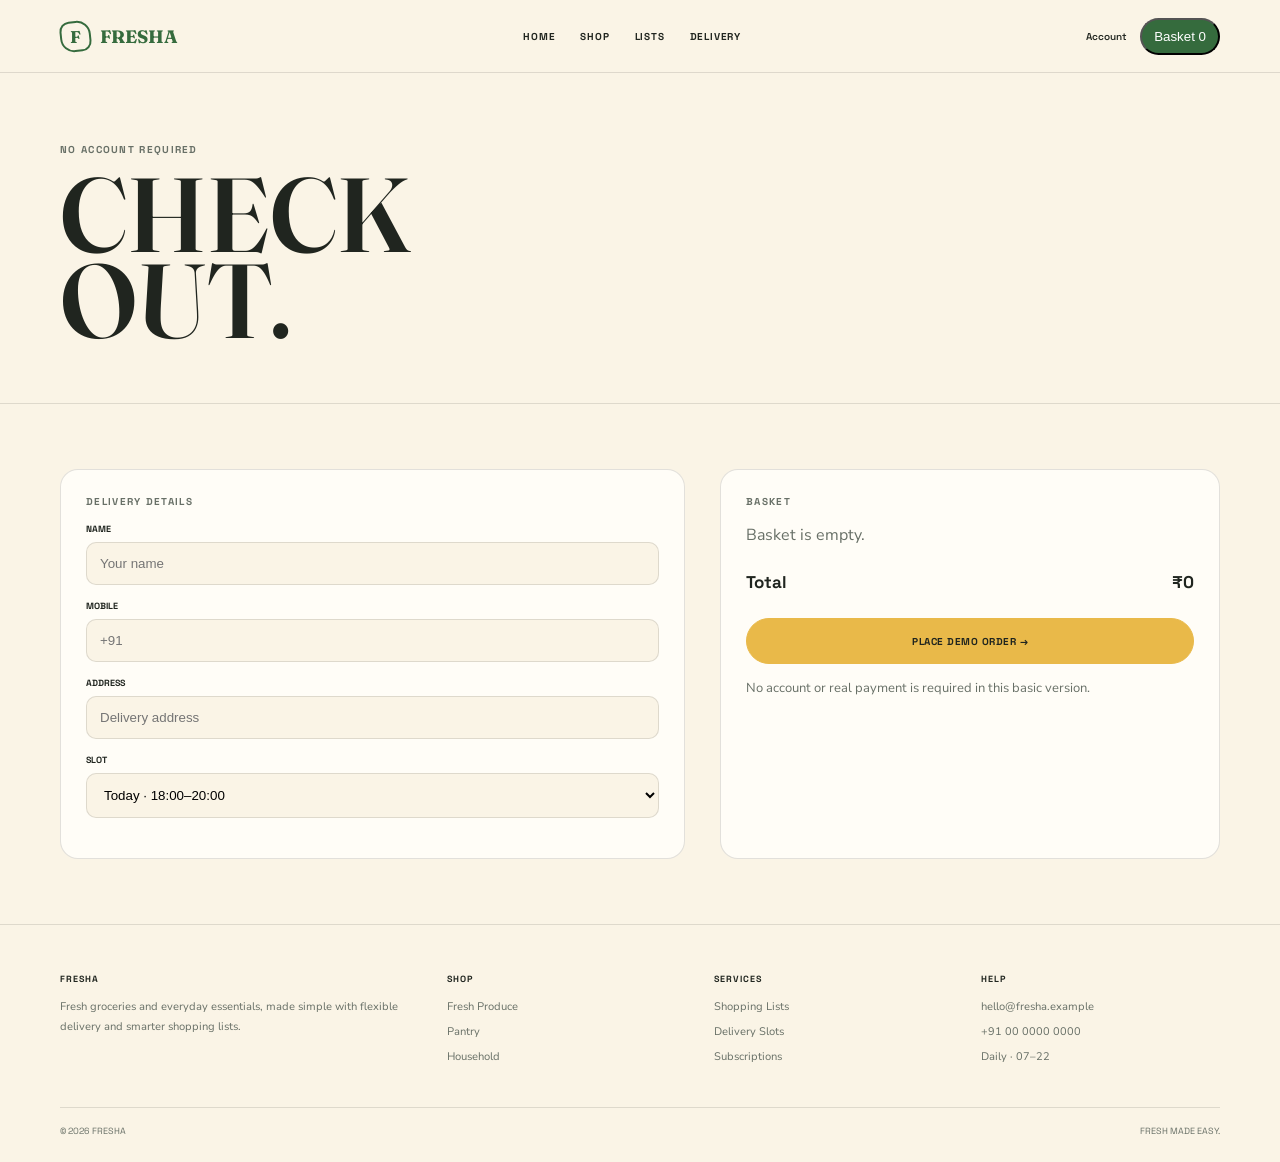
==== checkout.html @ 8f2514bb "firstcreation" ====
<!doctype html><html lang="en"><head><meta charset="utf-8"><meta name="viewport" content="width=device-width,initial-scale=1"><title>Checkout — FRESHA</title><link rel="stylesheet" href="assets/css/style.css"><link rel="stylesheet" href="assets/css/dark-mode.css"></head><body><header><div class="container nav"><a class="logo" href="index.html"><span class="mark"><span>F</span></span>FRESHA</a><nav class="menu"><a href="index.html">Home</a><a href="shop.html">Shop</a><a href="lists.html">Lists</a><a href="delivery.html">Delivery</a></nav><div class="actions"><a href="login.html">Account</a><button class="cart" data-open-cart>Basket <span class="cart-count">0</span></button></div></div></header><main><section class="page-hero"><div class="container"><div class="eyebrow">No account required</div><h1>CHECK<br>OUT.</h1></div></section><section class="checkout container"><div class="panel"><div class="eyebrow">Delivery details</div><div class="field"><label>Name</label><input placeholder="Your name"></div><div class="field"><label>Mobile</label><input placeholder="+91"></div><div class="field"><label>Address</label><input placeholder="Delivery address"></div><div class="field"><label>Slot</label><select><option>Today · 18:00–20:00</option><option>Tomorrow · 08:00–10:00</option></select></div></div><div class="panel"><div class="eyebrow">Basket</div><div id="checkoutList"></div><div class="total"><span>Total</span><strong id="checkoutTotal">₹0</strong></div><button id="checkoutBtn" class="btn primary" style="width:100%">Place demo order →</button><p class="info-copy">No account or real payment is required in this basic version.</p></div></section></main><footer><div class="container footer-grid"><div><div class="footer-title">FRESHA</div><div class="footer-copy">Fresh groceries and everyday essentials, made simple with flexible delivery and smarter shopping lists.</div></div><div><div class="footer-title">Shop</div><div class="footer-links"><a href="shop.html">Fresh Produce</a><a href="shop.html">Pantry</a><a href="shop.html">Household</a></div></div><div><div class="footer-title">Services</div><div class="footer-links"><a href="lists.html">Shopping Lists</a><a href="delivery.html">Delivery Slots</a><a href="delivery.html">Subscriptions</a></div></div><div><div class="footer-title">Help</div><div class="footer-links"><a href="mailto:hello@fresha.example">hello@fresha.example</a><a href="tel:+910000000000">+91 00 0000 0000</a><span>Daily · 07–22</span></div></div></div><div class="container copyright"><span>© 2026 FRESHA</span><span>FRESH MADE EASY.</span></div></footer><script>document.addEventListener("DOMContentLoaded",()=>{const c=getCart(),b=document.querySelector("#checkoutList");if(b)b.innerHTML=c.length?c.map(x=>`<div class="summary-row"><span>${x.name}</span><strong>${money(x.price)}</strong></div>`).join(""):"<p style='color:var(--muted)'>Basket is empty.</p>";const t=document.querySelector("#checkoutTotal");if(t)t.textContent=money(c.reduce((a,x)=>a+Number(x.price),0))})</script><script src="assets/js/main.js"></script></body></html>
---- assets/css/style.css ----
@import url('https://fonts.googleapis.com/css2?family=Fraunces:opsz,wght@9..144,500;9..144,600;9..144,700&family=Nunito+Sans:wght@400;600;700&family=Space+Grotesk:wght@500;600;700&display=swap');
:root{--cream:#faf4e6;--green:#356b3d;--yellow:#e9b949;--orange:#e8753d;--ink:#20251f;--muted:#687067;--card:#fffdf7;--line:rgba(32,37,31,.13);--display:"Fraunces",serif;--body:"Nunito Sans",sans-serif;--price:"Space Grotesk",sans-serif}
*{box-sizing:border-box}html{scroll-behavior:smooth}body{margin:0;background:var(--cream);color:var(--ink);font-family:var(--body)}a{color:inherit;text-decoration:none}.container{width:min(1160px,calc(100% - 36px));margin:auto}
header{position:sticky;top:0;z-index:40;background:rgba(250,244,230,.94);backdrop-filter:blur(14px);border-bottom:1px solid var(--line)}.nav{height:72px;display:flex;align-items:center;justify-content:space-between;gap:20px}.logo{display:flex;align-items:center;gap:9px;font:700 18px var(--display);color:var(--green)}.mark{width:31px;height:31px;border:2px solid var(--green);border-radius:10px 14px 10px 14px;display:grid;place-items:center;transform:rotate(-6deg)}.mark span{transform:rotate(6deg);font:700 17px var(--display)}.menu{display:flex;gap:25px;font:700 10px var(--price);text-transform:uppercase;letter-spacing:.08em}.menu a{position:relative}.menu a:after{content:"";position:absolute;left:0;bottom:-9px;width:0;height:2px;background:var(--orange);transition:.3s}.menu a:hover:after{width:100%}.actions{display:flex;align-items:center;gap:13px;font:600 10px var(--price)}.cart{padding:9px 12px;background:var(--green);color:white;border-radius:999px}
.hero{padding:70px 0 50px}.hero-box{background:var(--green);color:#fff;border-radius:30px;min-height:540px;position:relative;overflow:hidden;display:flex;align-items:center;padding:65px}.hero-copy{max-width:560px;position:relative;z-index:2}.eyebrow{font:700 10px var(--price);letter-spacing:.13em;text-transform:uppercase;color:var(--muted)}.hero .eyebrow{color:#dce8da}.hero h1{font:600 clamp(62px,9vw,118px) var(--display);line-height:.82;margin:20px 0;letter-spacing:-.045em}.hero h1 em{color:var(--yellow);font-style:normal}.hero p{color:#e2eadf;line-height:1.7;max-width:490px}.btn{display:inline-flex;align-items:center;justify-content:center;min-height:46px;padding:0 19px;border:1px solid var(--ink);border-radius:999px;font:700 10px var(--price);text-transform:uppercase;letter-spacing:.05em;transition:.3s;cursor:pointer}.btn.primary{background:var(--yellow);border-color:var(--yellow);color:var(--ink)}.btn:hover{transform:translateY(-2px)}.hero-art{position:absolute;right:-30px;bottom:-30px;width:54%;height:80%;background:radial-gradient(circle at 50% 42%,#f5d37a 0 10%,#e8753d 11% 25%,#c25b3c 26% 34%,transparent 35%),radial-gradient(circle at 55% 55%,#9cc27e 0 24%,transparent 25%),radial-gradient(circle at 72% 62%,#f1c34f 0 17%,transparent 18%);opacity:.95;filter:saturate(.9);animation:breathe 6s ease-in-out infinite}@keyframes breathe{50%{transform:translateY(-10px) scale(1.03)}}.leaf{position:absolute;width:80px;height:150px;border-radius:100% 0 100% 0;background:#6c955b;transform:rotate(28deg);right:31%;top:8%;animation:sway 4s ease-in-out infinite}@keyframes sway{50%{transform:rotate(36deg) translateY(6px)}}
.search{margin-top:-20px;position:relative;z-index:4;background:var(--card);border:1px solid var(--line);box-shadow:0 15px 35px #3b4b3014;border-radius:18px;padding:20px;display:grid;grid-template-columns:1fr 1fr 1fr auto;gap:10px}.search input,.search select{padding:13px;border:1px solid var(--line);border-radius:11px;background:var(--cream);font:13px var(--body)}
.section{padding:85px 0}.head{display:flex;justify-content:space-between;align-items:end;margin-bottom:28px}.head h2{font:600 55px var(--display);line-height:.88;margin:0}.link{font:700 10px var(--price);text-transform:uppercase;border-bottom:2px solid var(--orange);padding-bottom:5px}
.chips{display:flex;gap:8px;overflow:auto;padding-bottom:5px;margin-bottom:25px}.chip{border:1px solid var(--line);background:none;border-radius:999px;padding:10px 15px;font:700 10px var(--price);white-space:nowrap;cursor:pointer}.chip.active{background:var(--green);color:#fff;border-color:var(--green)}
.grid{display:grid;grid-template-columns:repeat(4,1fr);gap:14px}.product{background:var(--card);border:1px solid var(--line);border-radius:18px;overflow:hidden;position:relative}.product-media{height:250px;display:grid;place-items:center;background:#eee7d6;overflow:hidden;position:relative}.product:nth-child(2n) .product-media{background:#e8efdf}.product:nth-child(3n) .product-media{background:#f5e4d5}.produce{font-size:90px;transition:.5s;filter:drop-shadow(0 12px 8px #5553)}.product:hover .produce{transform:scale(1.08) rotate(-2deg)}.badge{position:absolute;top:12px;left:12px;background:var(--yellow);border-radius:999px;padding:6px 9px;font:700 8px var(--price);text-transform:uppercase}.product-body{padding:14px}.product h3{font:600 21px var(--display);margin:0 0 6px}.meta{font-size:11px;color:var(--muted);display:flex;justify-content:space-between}.price{font:700 14px var(--price)}.fresh{color:var(--green);font:700 9px var(--price);text-transform:uppercase;margin-top:10px}.add{width:100%;margin-top:12px;border:0;background:var(--green);color:#fff;border-radius:999px;padding:10px;font:700 10px var(--price);cursor:pointer;transition:.3s}.add:hover{background:var(--orange);transform:translateY(-1px)}
.recipe{background:var(--orange);color:white;border-radius:28px;padding:45px;display:grid;grid-template-columns:1fr 1fr;gap:35px;align-items:center}.recipe h2{font:600 55px var(--display);line-height:.88;margin:0 0 15px}.recipe p{line-height:1.7;color:#fff0e8}.recipe-art{height:280px;border-radius:20px;background:radial-gradient(circle,#f7d56e 0 18%,transparent 19%),radial-gradient(circle at 65% 45%,#b9d483 0 22%,transparent 23%),radial-gradient(circle at 35% 65%,#f5a257 0 18%,transparent 19%),#e9c29b;animation:breathe 5s infinite}
.page-hero{padding:70px 0 45px;border-bottom:1px solid var(--line)}.page-hero h1{font:600 clamp(58px,9vw,105px) var(--display);line-height:.82;margin:15px 0}.detail{display:grid;grid-template-columns:1fr 1fr;gap:55px;padding:65px 0}.detail-media{height:570px;border-radius:24px;background:#e8efdf;display:grid;place-items:center}.detail-media .produce{font-size:180px}.info h1{font:600 72px var(--display);line-height:.82;margin:12px 0}.bigprice{font:700 20px var(--price);margin:20px 0}.qtyrow{display:flex;gap:10px;margin:25px 0}.qty{width:50px;border:1px solid var(--line);border-radius:999px;text-align:center;background:transparent}.info-copy{color:var(--muted);font-size:13px;line-height:1.8}.facts{border-top:1px solid var(--line);margin-top:25px}.fact{display:flex;justify-content:space-between;padding:14px 0;border-bottom:1px solid var(--line);font-size:12px}
.cart-drawer{position:fixed;right:0;top:0;bottom:0;width:min(390px,100%);background:var(--card);z-index:70;box-shadow:-15px 0 35px #0002;transform:translateX(105%);transition:.4s;padding:25px;overflow:auto}.cart-drawer.open{transform:none}.drawer-head{display:flex;justify-content:space-between;align-items:center}.drawer-head h2{font:600 38px var(--display);margin:0}.cart-item{padding:15px 0;border-bottom:1px solid var(--line);display:flex;justify-content:space-between;font-size:12px}.total{display:flex;justify-content:space-between;margin:25px 0;font:700 17px var(--price)}
.checkout{display:grid;grid-template-columns:1fr .8fr;gap:35px;padding:65px 0}.panel{background:var(--card);border:1px solid var(--line);border-radius:18px;padding:25px}.field{margin:15px 0}.field label{display:block;font:700 9px var(--price);text-transform:uppercase;margin-bottom:7px}.field input,.field select{width:100%;padding:13px;border:1px solid var(--line);border-radius:10px;background:var(--cream)}.summary-row{display:flex;justify-content:space-between;border-bottom:1px solid var(--line);padding:13px 0;font-size:12px}
.auth{min-height:100vh;display:grid;place-items:center;padding:30px}.authbox{width:min(420px,100%)}.authbox .logo{justify-content:center;margin-bottom:45px}.authbox h1{text-align:center;font:600 65px var(--display);margin:0}.authbox p{text-align:center;color:var(--muted);font-size:12px;line-height:1.7}.note{text-align:center;color:var(--muted);font-size:11px;margin-top:17px}.note a{color:var(--orange)}
footer{border-top:1px solid var(--line);padding:48px 0 25px}.footer-grid{display:grid;grid-template-columns:1.5fr 1fr 1fr 1fr;gap:28px}.footer-title{font:700 9px var(--price);text-transform:uppercase;letter-spacing:.12em;margin-bottom:12px}.footer-copy,.footer-links{font-size:11px;color:var(--muted);line-height:1.8}.footer-links{display:grid;gap:5px}.copyright{border-top:1px solid var(--line);margin-top:40px;padding-top:17px;display:flex;justify-content:space-between;font:9px var(--price);color:var(--muted)}
@media(max-width:850px){.menu{display:none}.hero-box{padding:38px;min-height:620px}.hero-art{width:100%;opacity:.45;right:-25%;bottom:-5%}.search{grid-template-columns:1fr 1fr}.grid{grid-template-columns:1fr 1fr}.recipe,.detail,.checkout{grid-template-columns:1fr}.footer-grid{grid-template-columns:1fr 1fr}.detail-media{height:400px}.info h1{font-size:58px}}
@media(max-width:520px){.grid{grid-template-columns:1fr}.search{grid-template-columns:1fr}.head h2{font-size:44px}.hero h1{font-size:65px}.recipe{padding:28px}.recipe h2{font-size:45px}.copyright{display:block;line-height:2}}
---- assets/css/dark-mode.css ----
body.dark{--cream:#171914;--card:#20231d;--ink:#f7f3e9;--muted:#a9afa5;--line:#ffffff22;--green:#5f9b69}
body.dark header{background:rgba(23,25,20,.94)}
body.dark .search input,body.dark .search select,body.dark .field input,body.dark .field select{background:#171914;color:var(--ink)}
body.dark .product-media,.dark .detail-media{background:#282d25}
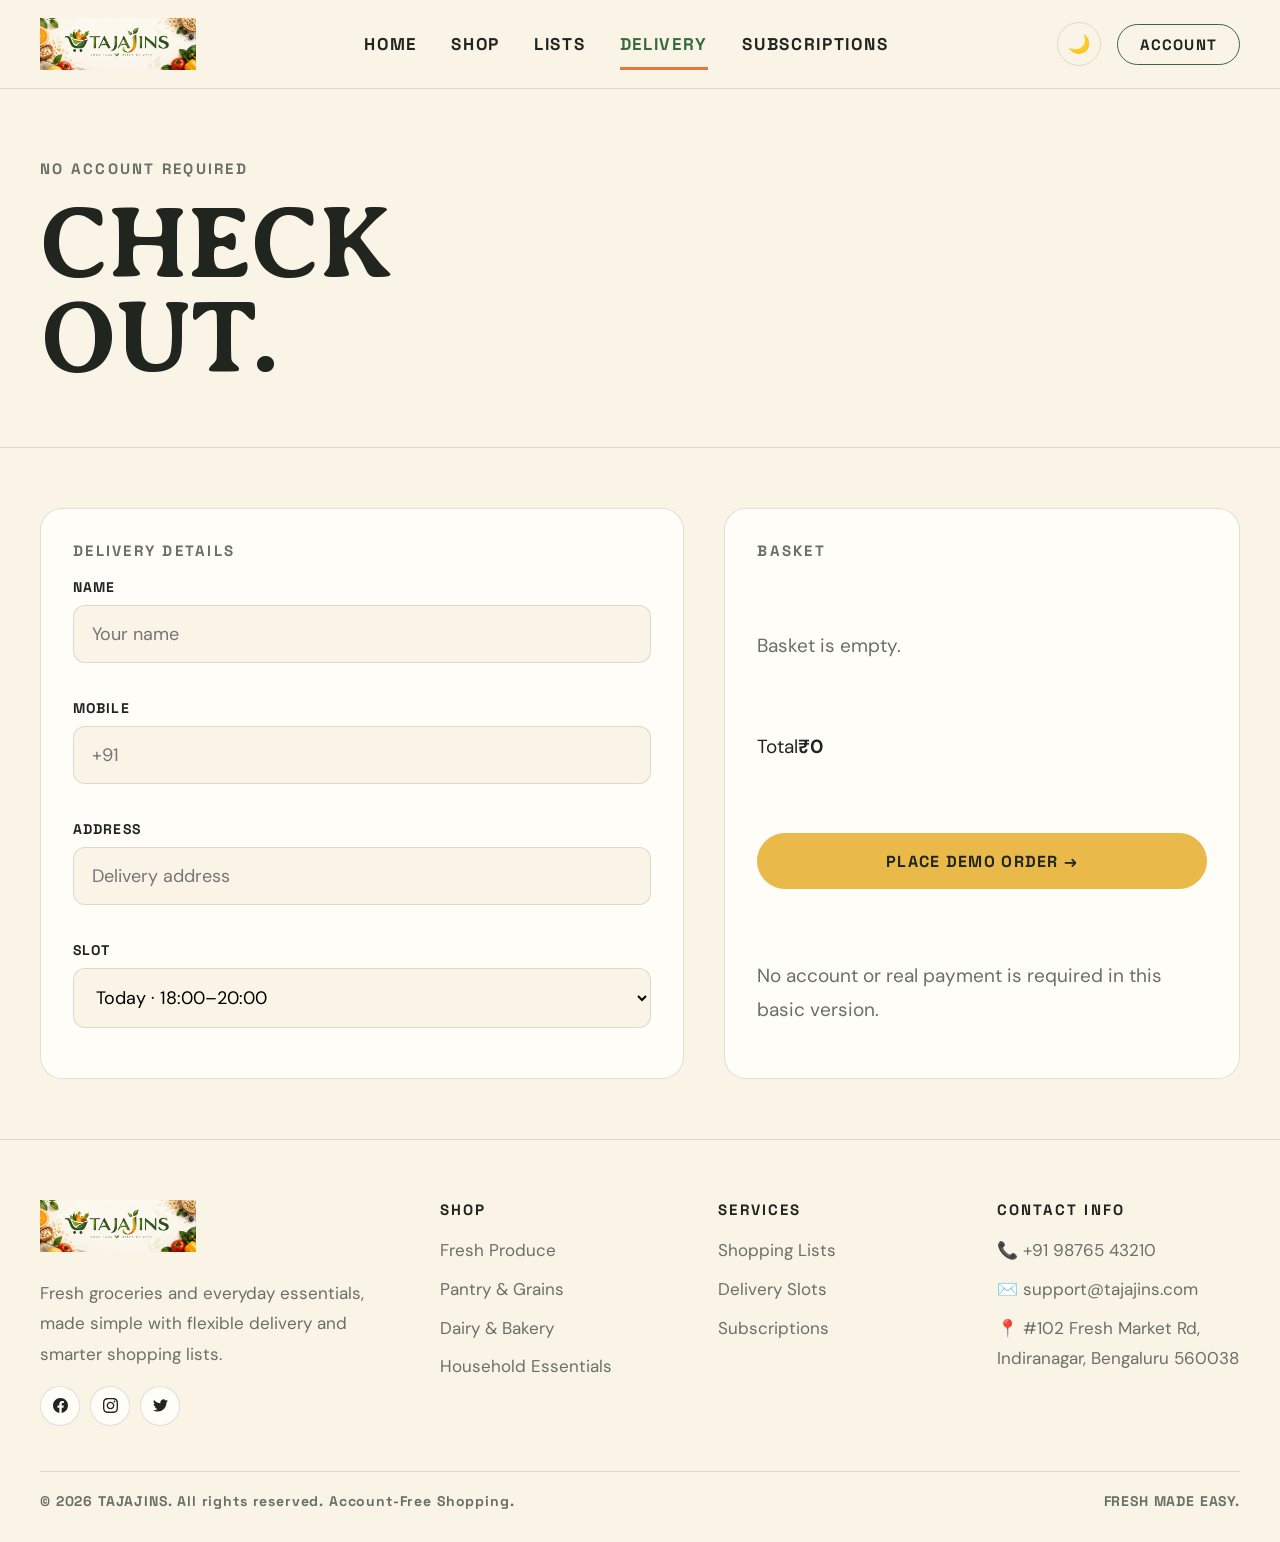
==== commit 94262688: "secont" ====
--- a/checkout.html
+++ b/checkout.html
@@ -1 +1,70 @@
-<!doctype html><html lang="en"><head><meta charset="utf-8"><meta name="viewport" content="width=device-width,initial-scale=1"><title>Checkout — FRESHA</title><link rel="stylesheet" href="assets/css/style.css"><link rel="stylesheet" href="assets/css/dark-mode.css"></head><body><header><div class="container nav"><a class="logo" href="index.html"><span class="mark"><span>F</span></span>FRESHA</a><nav class="menu"><a href="index.html">Home</a><a href="shop.html">Shop</a><a href="lists.html">Lists</a><a href="delivery.html">Delivery</a></nav><div class="actions"><a href="login.html">Account</a><button class="cart" data-open-cart>Basket <span class="cart-count">0</span></button></div></div></header><main><section class="page-hero"><div class="container"><div class="eyebrow">No account required</div><h1>CHECK<br>OUT.</h1></div></section><section class="checkout container"><div class="panel"><div class="eyebrow">Delivery details</div><div class="field"><label>Name</label><input placeholder="Your name"></div><div class="field"><label>Mobile</label><input placeholder="+91"></div><div class="field"><label>Address</label><input placeholder="Delivery address"></div><div class="field"><label>Slot</label><select><option>Today · 18:00–20:00</option><option>Tomorrow · 08:00–10:00</option></select></div></div><div class="panel"><div class="eyebrow">Basket</div><div id="checkoutList"></div><div class="total"><span>Total</span><strong id="checkoutTotal">₹0</strong></div><button id="checkoutBtn" class="btn primary" style="width:100%">Place demo order →</button><p class="info-copy">No account or real payment is required in this basic version.</p></div></section></main><footer><div class="container footer-grid"><div><div class="footer-title">FRESHA</div><div class="footer-copy">Fresh groceries and everyday essentials, made simple with flexible delivery and smarter shopping lists.</div></div><div><div class="footer-title">Shop</div><div class="footer-links"><a href="shop.html">Fresh Produce</a><a href="shop.html">Pantry</a><a href="shop.html">Household</a></div></div><div><div class="footer-title">Services</div><div class="footer-links"><a href="lists.html">Shopping Lists</a><a href="delivery.html">Delivery Slots</a><a href="delivery.html">Subscriptions</a></div></div><div><div class="footer-title">Help</div><div class="footer-links"><a href="mailto:hello@fresha.example">hello@fresha.example</a><a href="tel:+910000000000">+91 00 0000 0000</a><span>Daily · 07–22</span></div></div></div><div class="container copyright"><span>© 2026 FRESHA</span><span>FRESH MADE EASY.</span></div></footer><script>document.addEventListener("DOMContentLoaded",()=>{const c=getCart(),b=document.querySelector("#checkoutList");if(b)b.innerHTML=c.length?c.map(x=>`<div class="summary-row"><span>${x.name}</span><strong>${money(x.price)}</strong></div>`).join(""):"<p style='color:var(--muted)'>Basket is empty.</p>";const t=document.querySelector("#checkoutTotal");if(t)t.textContent=money(c.reduce((a,x)=>a+Number(x.price),0))})</script><script src="assets/js/main.js"></script></body></html>+<!doctype html><html lang="en"><head><meta charset="utf-8"><meta name="viewport" content="width=device-width,initial-scale=1"><title>Checkout — TAJAJINS</title><link rel="stylesheet" href="assets/css/style.css"><link rel="stylesheet" href="assets/css/dark-mode.css"></head><body>      <header>
+    <div class="container nav">
+      <a class="logo" href="index.html">
+        <img src="assets/images/logo.png" alt="TAJAJINS Logo" class="logo-img">
+      </a>
+      <nav class="menu">
+        <a href="index.html">Home</a>
+        <a href="shop.html">Shop</a>
+        <a href="lists.html">Lists</a>
+        <a href="delivery.html">Delivery</a>
+        <a href="subscriptions.html">Subscriptions</a>
+      </nav>
+      <div class="actions">
+        <button id="darkToggle" class="theme-btn" title="Toggle theme">🌙</button>
+        <a href="login.html" class="btn-mini-link">Account</a>
+      </div>
+    </div>
+  </header><main><section class="page-hero"><div class="container"><div class="eyebrow">No account required</div><h1>CHECK<br>OUT.</h1></div></section><section class="checkout container"><div class="panel"><div class="eyebrow">Delivery details</div><div class="field"><label>Name</label><input placeholder="Your name"></div><div class="field"><label>Mobile</label><input placeholder="+91"></div><div class="field"><label>Address</label><input placeholder="Delivery address"></div><div class="field"><label>Slot</label><select><option>Today · 18:00–20:00</option><option>Tomorrow · 08:00–10:00</option></select></div></div><div class="panel"><div class="eyebrow">Basket</div><div id="checkoutList"></div><div class="total"><span>Total</span><strong id="checkoutTotal">₹0</strong></div><button id="checkoutBtn" class="btn primary" style="width:100%">Place demo order →</button><p class="info-copy">No account or real payment is required in this basic version.</p></div></section></main>    <footer>
+    <div class="container footer-grid">
+      <div>
+        <a class="footer-logo" href="index.html">
+          <img src="assets/images/logo.png" alt="TAJAJINS Logo" class="footer-logo-img">
+        </a>
+        <div class="footer-copy">
+          Fresh groceries and everyday essentials, made simple with flexible delivery and smarter shopping lists.
+        </div>
+        <div class="social-icons" style="display:flex; gap:10px; margin-top:16px;">
+          <a href="#" class="social-icon" aria-label="Facebook">
+            <svg width="15" height="15" fill="currentColor" viewBox="0 0 24 24"><path d="M24 12.073c0-6.627-5.373-12-12-12s-12 5.373-12 12c0 5.99 4.388 10.954 10.125 11.854v-8.385H7.078v-3.47h3.047V9.43c0-3.007 1.792-4.669 4.533-4.669 1.312 0 2.686.235 2.686.235v2.953H15.83c-1.491 0-1.956.925-1.956 1.874v2.25h3.328l-.532 3.47h-2.796v8.385C19.612 23.027 24 18.062 24 12.073z"/></svg>
+          </a>
+          <a href="#" class="social-icon" aria-label="Instagram">
+            <svg width="15" height="15" fill="currentColor" viewBox="0 0 24 24"><path d="M12 2.163c3.204 0 3.584.012 4.85.07 3.252.148 4.771 1.691 4.919 4.919.058 1.265.069 1.645.069 4.849 0 3.205-.012 3.584-.069 4.849-.149 3.225-1.664 4.771-4.919 4.919-1.266.058-1.644.07-4.85.07-3.204 0-3.584-.012-4.849-.07-3.26-.149-4.771-1.699-4.919-4.92-.058-1.265-.07-1.644-.07-4.849 0-3.204.013-3.583.07-4.849.149-3.227 1.664-4.771 4.919-4.919 1.266-.057 1.645-.069 4.849-.069zm0-2.163c-3.259 0-3.667.014-4.947.072-4.358.2-6.78 2.618-6.98 6.98-.059 1.281-.073 1.689-.073 4.948 0 3.259.014 3.668.072 4.948.2 4.358 2.618 6.78 6.98 6.98 1.281.058 1.689.072 4.948.072 3.259 0 3.668-.014 4.948-.072 4.354-.2 6.782-2.618 6.979-6.98.059-1.28.073-1.689.073-4.948 0-3.259-.014-3.667-.072-4.947-.196-4.354-2.617-6.78-6.979-6.98-1.281-.059-1.69-.073-4.949-.073zm0 5.838c-3.403 0-6.162 2.759-6.162 6.162s2.759 6.163 6.162 6.163 6.162-2.759 6.162-6.163c0-3.403-2.759-6.162-6.162-6.162zm0 10.162c-2.209 0-4-1.79-4-4 0-2.209 1.791-4 4-4s4 1.791 4 4c0 2.21-1.791 4-4 4zm6.406-11.845c-.796 0-1.441.645-1.441 1.44s.645 1.44 1.441 1.44c.795 0 1.439-.645 1.439-1.44s-.644-1.44-1.439-1.44z"/></svg>
+          </a>
+          <a href="#" class="social-icon" aria-label="Twitter">
+            <svg width="15" height="15" fill="currentColor" viewBox="0 0 24 24"><path d="M23.953 4.57a10 10 0 01-2.825.775 4.958 4.958 0 002.163-2.723c-.951.555-2.005.959-3.127 1.184a4.92 4.92 0 00-8.384 4.482C7.69 8.095 4.067 6.13 1.64 3.162a4.822 4.822 0 00-.666 2.475c0 1.71.87 3.213 2.188 4.096a4.904 4.904 0 01-2.228-.616v.06a4.923 4.923 0 003.946 4.827 4.996 4.996 0 01-2.212.085 4.936 4.936 0 004.604 3.417 9.867 9.867 0 01-6.102 2.105c-.39 0-.779-.023-1.17-.067a13.995 13.995 0 007.557 2.209c9.053 0 13.998-7.496 13.998-13.985 0-.21 0-.42-.015-.63A9.936 9.936 0 0024 4.59z"/></svg>
+          </a>
+        </div>
+      </div>
+      <div>
+        <div class="footer-title">Shop</div>
+        <div class="footer-links">
+          <a href="shop.html">Fresh Produce</a>
+          <a href="shop.html">Pantry & Grains</a>
+          <a href="shop.html">Dairy & Bakery</a>
+          <a href="shop.html">Household Essentials</a>
+        </div>
+      </div>
+      <div>
+        <div class="footer-title">Services</div>
+        <div class="footer-links">
+          <a href="lists.html">Shopping Lists</a>
+          <a href="delivery.html">Delivery Slots</a>
+          <a href="subscriptions.html">Subscriptions</a>
+        </div>
+      </div>
+      <div>
+        <div class="footer-title">Contact Info</div>
+        <div class="footer-links">
+          <a href="tel:+919876543210">📞 +91 98765 43210</a>
+          <a href="mailto:support@tajajins.com">✉️ support@tajajins.com</a>
+          <span>📍 #102 Fresh Market Rd, Indiranagar, Bengaluru 560038</span>
+          
+        </div>
+      </div>
+    </div>
+    <div class="container copyright">
+      <div>© 2026 TAJAJINS. All rights reserved. Account-Free Shopping.</div>
+      <div>FRESH MADE EASY.</div>
+    </div>
+  </footer><script>document.addEventListener("DOMContentLoaded",()=>{const c=getCart(),b=document.querySelector("#checkoutList");if(b)b.innerHTML=c.length?c.map(x=>`<div class="summary-row"><span>${x.name}</span><strong>${money(x.price)}</strong></div>`).join(""):"<p style='color:var(--muted)'>Basket is empty.</p>";const t=document.querySelector("#checkoutTotal");if(t)t.textContent=money(c.reduce((a,x)=>a+Number(x.price),0))})</script><script src="assets/js/main.js"></script></body></html>
--- a/assets/css/style.css
+++ b/assets/css/style.css
@@ -1,18 +1,273 @@
-
-@import url('https://fonts.googleapis.com/css2?family=Fraunces:opsz,wght@9..144,500;9..144,600;9..144,700&family=Nunito+Sans:wght@400;600;700&family=Space+Grotesk:wght@500;600;700&display=swap');
-:root{--cream:#faf4e6;--green:#356b3d;--yellow:#e9b949;--orange:#e8753d;--ink:#20251f;--muted:#687067;--card:#fffdf7;--line:rgba(32,37,31,.13);--display:"Fraunces",serif;--body:"Nunito Sans",sans-serif;--price:"Space Grotesk",sans-serif}
-*{box-sizing:border-box}html{scroll-behavior:smooth}body{margin:0;background:var(--cream);color:var(--ink);font-family:var(--body)}a{color:inherit;text-decoration:none}.container{width:min(1160px,calc(100% - 36px));margin:auto}
-header{position:sticky;top:0;z-index:40;background:rgba(250,244,230,.94);backdrop-filter:blur(14px);border-bottom:1px solid var(--line)}.nav{height:72px;display:flex;align-items:center;justify-content:space-between;gap:20px}.logo{display:flex;align-items:center;gap:9px;font:700 18px var(--display);color:var(--green)}.mark{width:31px;height:31px;border:2px solid var(--green);border-radius:10px 14px 10px 14px;display:grid;place-items:center;transform:rotate(-6deg)}.mark span{transform:rotate(6deg);font:700 17px var(--display)}.menu{display:flex;gap:25px;font:700 10px var(--price);text-transform:uppercase;letter-spacing:.08em}.menu a{position:relative}.menu a:after{content:"";position:absolute;left:0;bottom:-9px;width:0;height:2px;background:var(--orange);transition:.3s}.menu a:hover:after{width:100%}.actions{display:flex;align-items:center;gap:13px;font:600 10px var(--price)}.cart{padding:9px 12px;background:var(--green);color:white;border-radius:999px}
-.hero{padding:70px 0 50px}.hero-box{background:var(--green);color:#fff;border-radius:30px;min-height:540px;position:relative;overflow:hidden;display:flex;align-items:center;padding:65px}.hero-copy{max-width:560px;position:relative;z-index:2}.eyebrow{font:700 10px var(--price);letter-spacing:.13em;text-transform:uppercase;color:var(--muted)}.hero .eyebrow{color:#dce8da}.hero h1{font:600 clamp(62px,9vw,118px) var(--display);line-height:.82;margin:20px 0;letter-spacing:-.045em}.hero h1 em{color:var(--yellow);font-style:normal}.hero p{color:#e2eadf;line-height:1.7;max-width:490px}.btn{display:inline-flex;align-items:center;justify-content:center;min-height:46px;padding:0 19px;border:1px solid var(--ink);border-radius:999px;font:700 10px var(--price);text-transform:uppercase;letter-spacing:.05em;transition:.3s;cursor:pointer}.btn.primary{background:var(--yellow);border-color:var(--yellow);color:var(--ink)}.btn:hover{transform:translateY(-2px)}.hero-art{position:absolute;right:-30px;bottom:-30px;width:54%;height:80%;background:radial-gradient(circle at 50% 42%,#f5d37a 0 10%,#e8753d 11% 25%,#c25b3c 26% 34%,transparent 35%),radial-gradient(circle at 55% 55%,#9cc27e 0 24%,transparent 25%),radial-gradient(circle at 72% 62%,#f1c34f 0 17%,transparent 18%);opacity:.95;filter:saturate(.9);animation:breathe 6s ease-in-out infinite}@keyframes breathe{50%{transform:translateY(-10px) scale(1.03)}}.leaf{position:absolute;width:80px;height:150px;border-radius:100% 0 100% 0;background:#6c955b;transform:rotate(28deg);right:31%;top:8%;animation:sway 4s ease-in-out infinite}@keyframes sway{50%{transform:rotate(36deg) translateY(6px)}}
-.search{margin-top:-20px;position:relative;z-index:4;background:var(--card);border:1px solid var(--line);box-shadow:0 15px 35px #3b4b3014;border-radius:18px;padding:20px;display:grid;grid-template-columns:1fr 1fr 1fr auto;gap:10px}.search input,.search select{padding:13px;border:1px solid var(--line);border-radius:11px;background:var(--cream);font:13px var(--body)}
-.section{padding:85px 0}.head{display:flex;justify-content:space-between;align-items:end;margin-bottom:28px}.head h2{font:600 55px var(--display);line-height:.88;margin:0}.link{font:700 10px var(--price);text-transform:uppercase;border-bottom:2px solid var(--orange);padding-bottom:5px}
-.chips{display:flex;gap:8px;overflow:auto;padding-bottom:5px;margin-bottom:25px}.chip{border:1px solid var(--line);background:none;border-radius:999px;padding:10px 15px;font:700 10px var(--price);white-space:nowrap;cursor:pointer}.chip.active{background:var(--green);color:#fff;border-color:var(--green)}
-.grid{display:grid;grid-template-columns:repeat(4,1fr);gap:14px}.product{background:var(--card);border:1px solid var(--line);border-radius:18px;overflow:hidden;position:relative}.product-media{height:250px;display:grid;place-items:center;background:#eee7d6;overflow:hidden;position:relative}.product:nth-child(2n) .product-media{background:#e8efdf}.product:nth-child(3n) .product-media{background:#f5e4d5}.produce{font-size:90px;transition:.5s;filter:drop-shadow(0 12px 8px #5553)}.product:hover .produce{transform:scale(1.08) rotate(-2deg)}.badge{position:absolute;top:12px;left:12px;background:var(--yellow);border-radius:999px;padding:6px 9px;font:700 8px var(--price);text-transform:uppercase}.product-body{padding:14px}.product h3{font:600 21px var(--display);margin:0 0 6px}.meta{font-size:11px;color:var(--muted);display:flex;justify-content:space-between}.price{font:700 14px var(--price)}.fresh{color:var(--green);font:700 9px var(--price);text-transform:uppercase;margin-top:10px}.add{width:100%;margin-top:12px;border:0;background:var(--green);color:#fff;border-radius:999px;padding:10px;font:700 10px var(--price);cursor:pointer;transition:.3s}.add:hover{background:var(--orange);transform:translateY(-1px)}
-.recipe{background:var(--orange);color:white;border-radius:28px;padding:45px;display:grid;grid-template-columns:1fr 1fr;gap:35px;align-items:center}.recipe h2{font:600 55px var(--display);line-height:.88;margin:0 0 15px}.recipe p{line-height:1.7;color:#fff0e8}.recipe-art{height:280px;border-radius:20px;background:radial-gradient(circle,#f7d56e 0 18%,transparent 19%),radial-gradient(circle at 65% 45%,#b9d483 0 22%,transparent 23%),radial-gradient(circle at 35% 65%,#f5a257 0 18%,transparent 19%),#e9c29b;animation:breathe 5s infinite}
-.page-hero{padding:70px 0 45px;border-bottom:1px solid var(--line)}.page-hero h1{font:600 clamp(58px,9vw,105px) var(--display);line-height:.82;margin:15px 0}.detail{display:grid;grid-template-columns:1fr 1fr;gap:55px;padding:65px 0}.detail-media{height:570px;border-radius:24px;background:#e8efdf;display:grid;place-items:center}.detail-media .produce{font-size:180px}.info h1{font:600 72px var(--display);line-height:.82;margin:12px 0}.bigprice{font:700 20px var(--price);margin:20px 0}.qtyrow{display:flex;gap:10px;margin:25px 0}.qty{width:50px;border:1px solid var(--line);border-radius:999px;text-align:center;background:transparent}.info-copy{color:var(--muted);font-size:13px;line-height:1.8}.facts{border-top:1px solid var(--line);margin-top:25px}.fact{display:flex;justify-content:space-between;padding:14px 0;border-bottom:1px solid var(--line);font-size:12px}
-.cart-drawer{position:fixed;right:0;top:0;bottom:0;width:min(390px,100%);background:var(--card);z-index:70;box-shadow:-15px 0 35px #0002;transform:translateX(105%);transition:.4s;padding:25px;overflow:auto}.cart-drawer.open{transform:none}.drawer-head{display:flex;justify-content:space-between;align-items:center}.drawer-head h2{font:600 38px var(--display);margin:0}.cart-item{padding:15px 0;border-bottom:1px solid var(--line);display:flex;justify-content:space-between;font-size:12px}.total{display:flex;justify-content:space-between;margin:25px 0;font:700 17px var(--price)}
-.checkout{display:grid;grid-template-columns:1fr .8fr;gap:35px;padding:65px 0}.panel{background:var(--card);border:1px solid var(--line);border-radius:18px;padding:25px}.field{margin:15px 0}.field label{display:block;font:700 9px var(--price);text-transform:uppercase;margin-bottom:7px}.field input,.field select{width:100%;padding:13px;border:1px solid var(--line);border-radius:10px;background:var(--cream)}.summary-row{display:flex;justify-content:space-between;border-bottom:1px solid var(--line);padding:13px 0;font-size:12px}
-.auth{min-height:100vh;display:grid;place-items:center;padding:30px}.authbox{width:min(420px,100%)}.authbox .logo{justify-content:center;margin-bottom:45px}.authbox h1{text-align:center;font:600 65px var(--display);margin:0}.authbox p{text-align:center;color:var(--muted);font-size:12px;line-height:1.7}.note{text-align:center;color:var(--muted);font-size:11px;margin-top:17px}.note a{color:var(--orange)}
-footer{border-top:1px solid var(--line);padding:48px 0 25px}.footer-grid{display:grid;grid-template-columns:1.5fr 1fr 1fr 1fr;gap:28px}.footer-title{font:700 9px var(--price);text-transform:uppercase;letter-spacing:.12em;margin-bottom:12px}.footer-copy,.footer-links{font-size:11px;color:var(--muted);line-height:1.8}.footer-links{display:grid;gap:5px}.copyright{border-top:1px solid var(--line);margin-top:40px;padding-top:17px;display:flex;justify-content:space-between;font:9px var(--price);color:var(--muted)}
-@media(max-width:850px){.menu{display:none}.hero-box{padding:38px;min-height:620px}.hero-art{width:100%;opacity:.45;right:-25%;bottom:-5%}.search{grid-template-columns:1fr 1fr}.grid{grid-template-columns:1fr 1fr}.recipe,.detail,.checkout{grid-template-columns:1fr}.footer-grid{grid-template-columns:1fr 1fr}.detail-media{height:400px}.info h1{font-size:58px}}
-@media(max-width:520px){.grid{grid-template-columns:1fr}.search{grid-template-columns:1fr}.head h2{font-size:44px}.hero h1{font-size:65px}.recipe{padding:28px}.recipe h2{font-size:45px}.copyright{display:block;line-height:2}}
+@import url('https://fonts.googleapis.com/css2?family=Averia+Serif+Libre:ital,wght@0,400;0,700;1,400;1,700&family=DM+Sans:ital,opsz,wght@0,9..40,400..700;1,9..40,400..700&family=Space+Grotesk:wght@500;600;700&display=swap');
+:root{--cream:#faf4e6;--green:#356b3d;--yellow:#e9b949;--orange:#e8753d;--ink:#20251f;--muted:#687067;--card:#fffdf7;--line:rgba(32,37,31,.13);--display:"Averia Serif Libre",Georgia,serif;--body:"DM Sans",sans-serif;--price:"Space Grotesk",sans-serif}
+*{box-sizing:border-box}html{scroll-behavior:smooth}body{margin:0;background:var(--cream);color:var(--ink);font-family:var(--body);font-size:19px;line-height:1.65;-webkit-font-smoothing:antialiased}img{max-width:100%;height:auto}a{color:inherit;text-decoration:none}.container{width:min(1200px,calc(100% - 40px));margin:auto}
+header{position:sticky;top:0;z-index:40;background:rgba(250,244,230,.96);backdrop-filter:blur(14px);border-bottom:1px solid var(--line)}.nav{height:88px;display:flex;align-items:center;justify-content:space-between;gap:20px}.logo{display:flex;align-items:center;gap:12px;font:700 26px var(--display);color:var(--green);text-decoration:none}.logo-img{height:52px;width:auto;max-width:220px;object-fit:contain;display:block}.mark{width:38px;height:38px;border:2.5px solid var(--green);border-radius:12px 16px 12px 16px;display:grid;place-items:center;transform:rotate(-6deg)}.mark span{transform:rotate(6deg);font:700 20px var(--display)}.menu{display:flex;gap:34px;font:700 17px var(--price);text-transform:uppercase;letter-spacing:.1em}.menu a{position:relative;padding:6px 0;transition:color 0.2s ease}.menu a:after{content:"";position:absolute;left:0;bottom:-9px;width:0;height:3px;background:var(--orange);transition:.3s}.menu a:hover:after,.menu a.active:after{width:100%}.menu a.active{color:var(--green)}.actions{display:flex;align-items:center;gap:16px;font:600 15px var(--price)}
+.hero{padding:65px 0 50px}.hero-box{background:var(--green);color:#fff;border-radius:32px;min-height:540px;position:relative;overflow:hidden;display:flex;align-items:center;padding:60px 65px}.hero-copy{max-width:580px;position:relative;z-index:2}.eyebrow{font:700 15px var(--price);letter-spacing:.15em;text-transform:uppercase;color:var(--muted)}.hero .eyebrow{color:#dce8da}.hero h1{font:700 clamp(64px,7.5vw,110px) var(--display);line-height:.95;margin:20px 0;letter-spacing:-.02em}.hero h1 em{color:var(--yellow);font-style:italic}.hero p{color:#e2eadf;line-height:1.7;font-size:21px;max-width:520px}.btn{display:inline-flex;align-items:center;justify-content:center;min-height:56px;padding:0 28px;border:1px solid var(--ink);border-radius:999px;font:700 16px var(--price);text-transform:uppercase;letter-spacing:.08em;transition:.3s;cursor:pointer}.btn.primary{background:var(--yellow);border-color:var(--yellow);color:var(--ink)}.btn:hover{transform:translateY(-2px)}.hero-art{position:absolute;right:-20px;bottom:-30px;width:50%;height:85%;background:radial-gradient(circle at 50% 42%,#f5d37a 0 10%,#e8753d 11% 25%,#c25b3c 26% 34%,transparent 35%),radial-gradient(circle at 55% 55%,#9cc27e 0 24%,transparent 25%),radial-gradient(circle at 72% 62%,#f1c34f 0 17%,transparent 18%);opacity:.95;filter:saturate(.9);animation:breathe 6s ease-in-out infinite}@keyframes breathe{50%{transform:translateY(-10px) scale(1.03)}}.leaf{position:absolute;width:90px;height:170px;border-radius:100% 0 100% 0;background:#6c955b;transform:rotate(28deg);right:31%;top:8%;animation:sway 4s ease-in-out infinite}@keyframes sway{50%{transform:rotate(36deg) translateY(6px)}}
+.search{margin-top:-24px;position:relative;z-index:4;background:var(--card);border:1px solid var(--line);box-shadow:0 18px 40px #3b4b3014;border-radius:20px;padding:26px;display:grid;grid-template-columns:1fr 1fr 1fr auto;gap:14px}.search input,.search select{padding:16px 18px;border:1px solid var(--line);border-radius:12px;background:var(--cream);font:18px var(--body)}
+.section{padding:85px 0}.head{display:flex;justify-content:space-between;align-items:end;margin-bottom:32px}.head h2{font:700 64px var(--display);line-height:.95;margin:0}.link{font:700 15px var(--price);text-transform:uppercase;letter-spacing:.08em;border-bottom:2px solid var(--orange);padding-bottom:5px}
+.chips{display:flex;gap:12px;overflow:auto;padding-bottom:6px;margin-bottom:30px}.chip{border:1px solid var(--line);background:none;border-radius:999px;padding:13px 24px;font:700 15px var(--price);letter-spacing:.06em;white-space:nowrap;cursor:pointer}.chip.active{background:var(--green);color:#fff;border-color:var(--green)}
+.grid{display:grid;grid-template-columns:repeat(4,1fr);gap:22px}.product{background:var(--card);border:1px solid var(--line);border-radius:22px;overflow:hidden;position:relative;transition:all 0.3s ease}.product:hover{transform:translateY(-4px);box-shadow:0 12px 30px rgba(0,0,0,0.06)}.product-media{height:260px;display:grid;place-items:center;background:#eee7d6;overflow:hidden;position:relative}.product:nth-child(2n) .product-media{background:#e8efdf}.product:nth-child(3n) .product-media{background:#f5e4d5}.produce{font-size:96px;transition:.5s;filter:drop-shadow(0 12px 8px #5553)}.product:hover .produce{transform:scale(1.08) rotate(-2deg)}.badge{position:absolute;top:14px;left:14px;background:var(--yellow);border-radius:999px;padding:8px 14px;font:700 13px var(--price);letter-spacing:.08em;text-transform:uppercase}.product-body{padding:22px}.product h3{font:700 28px var(--display);line-height:1.15;margin:0 0 8px}.meta{font-size:16px;color:var(--muted);display:flex;justify-content:space-between;font-family:var(--body)}.price{font:700 22px var(--price);letter-spacing:-.01em}.fresh{color:var(--green);font:700 14px var(--price);letter-spacing:.08em;text-transform:uppercase;margin-top:12px}.add{width:100%;margin-top:16px;border:0;background:var(--green);color:#fff;border-radius:999px;padding:14px;font:700 15px var(--price);letter-spacing:.06em;cursor:pointer;transition:.3s}.add:hover{background:var(--orange);transform:translateY(-1px)}
+.recipe{background:var(--orange);color:white;border-radius:30px;padding:50px;display:grid;grid-template-columns:1fr 1fr;gap:40px;align-items:center}.recipe h2{font:700 64px var(--display);line-height:.95;margin:0 0 16px}.recipe p{line-height:1.7;color:#fff0e8;font-size:20px}.recipe-art{height:300px;border-radius:24px;background:radial-gradient(circle,#f7d56e 0 18%,transparent 19%),radial-gradient(circle at 65% 45%,#b9d483 0 22%,transparent 23%),radial-gradient(circle at 35% 65%,#f5a257 0 18%,transparent 19%),#e9c29b;animation:breathe 5s infinite}
+.page-hero{padding:70px 0 45px;border-bottom:1px solid var(--line)}.page-hero h1{font:700 clamp(58px,8vw,105px) var(--display);line-height:.92;margin:18px 0}.detail{display:grid;grid-template-columns:1fr 1fr;gap:60px;padding:70px 0}.detail-media{height:560px;border-radius:28px;background:#e8efdf;display:grid;place-items:center}.detail-media .produce{font-size:180px}.info h1{font:700 72px var(--display);line-height:.95;margin:14px 0}.bigprice{font:700 34px var(--price);letter-spacing:-.02em;margin:22px 0}.qtyrow{display:flex;gap:12px;margin:28px 0}.qty{width:70px;border:1px solid var(--line);border-radius:999px;text-align:center;background:transparent;font-size:18px;font-family:var(--price);font-weight:700}.info-copy{color:var(--muted);font-size:19px;line-height:1.8}.facts{border-top:1px solid var(--line);margin-top:28px}.fact{display:flex;justify-content:space-between;padding:16px 0;border-bottom:1px solid var(--line);font-size:17px}
+.checkout{display:grid;grid-template-columns:1fr .8fr;gap:40px;padding:60px 0}.panel{background:var(--card);border:1px solid var(--line);border-radius:22px;padding:32px;display:flex;flex-direction:column;justify-content:space-between;height:100%}.panel .btn,.panel .add{margin-top:20px;align-self:flex-start}.panel .btn[style*="width:100%"],.panel .add[style*="width:100%"]{align-self:stretch}.field{margin:18px 0}.field label{display:block;font:700 14px var(--price);text-transform:uppercase;margin-bottom:9px;letter-spacing:.08em}.field input,.field select{width:100%;padding:16px 18px;border:1px solid var(--line);border-radius:12px;background:var(--cream);font:18px var(--body)}.summary-row{display:flex;justify-content:space-between;border-bottom:1px solid var(--line);padding:16px 0;font-size:18px}
+.grid > *, .features-grid > *, .step-grid > *, .testimonial-grid > * {
+  display: flex;
+  flex-direction: column;
+  justify-content: space-between;
+  height: 100%;
+}
+.product-body {
+  padding: 22px;
+  display: flex;
+  flex-direction: column;
+  justify-content: space-between;
+  flex-grow: 1;
+}
+.product-body .add {
+  margin-top: auto;
+}
+.step-card {
+  background: var(--card);
+  border: 1px solid var(--line);
+  border-radius: 20px;
+  padding: 32px;
+  position: relative;
+  display: flex;
+  flex-direction: column;
+  justify-content: space-between;
+  height: 100%;
+}
+.step-card .add, .step-card .btn {
+  margin-top: auto;
+}
+
+.auth{min-height:100vh;display:grid;place-items:center;padding:30px}.authbox{width:min(480px,100%)}.authbox .logo{justify-content:center;margin-bottom:45px}.authbox h1{text-align:center;font:700 64px var(--display);margin:0}.authbox p{text-align:center;color:var(--muted);font-size:18px;line-height:1.7}.note{text-align:center;color:var(--muted);font-size:16px;margin-top:20px}.note a{color:var(--orange)}
+footer{border-top:1px solid var(--line);padding:60px 0 32px}.footer-grid{display:grid;grid-template-columns:1.5fr 1fr 1fr 1fr;gap:35px}.footer-logo{display:inline-block;margin-bottom:16px}.footer-logo-img{height:52px;width:auto;max-width:220px;object-fit:contain;display:block}.footer-title{font:700 15px var(--price);text-transform:uppercase;letter-spacing:.14em;margin-bottom:16px}.footer-copy,.footer-links{font-size:17px;color:var(--muted);line-height:1.8}.footer-links{display:grid;gap:8px}.copyright{border-top:1px solid var(--line);margin-top:45px;padding-top:20px;display:flex;justify-content:space-between;font:700 14px var(--price);letter-spacing:.06em;color:var(--muted)}
+@media(max-width:850px){.menu{display:none}.hero-box{padding:42px;min-height:560px}.hero-copy{max-width:100%}.hero-art{width:100%;opacity:.35;right:-20%;bottom:-5%}.search{grid-template-columns:1fr 1fr}.grid{grid-template-columns:1fr 1fr}.recipe,.detail,.checkout{grid-template-columns:1fr}.footer-grid{grid-template-columns:1fr 1fr}.detail-media{height:380px}.info h1{font-size:52px}}
+@media(max-width:520px){.grid{grid-template-columns:1fr}.search{grid-template-columns:1fr}.head h2{font-size:42px}.hero h1{font-size:56px}.recipe{padding:30px}.recipe h2{font-size:42px}.copyright{display:block;line-height:2}}
+
+/* Buttons and Controls */
+.btn-mini-link {
+  display: inline-flex;
+  align-items: center;
+  justify-content: center;
+  border: 1.5px solid var(--green);
+  padding: 10px 22px;
+  border-radius: 999px;
+  text-decoration: none;
+  color: var(--ink);
+  font: 700 15px var(--price);
+  text-transform: uppercase;
+  letter-spacing: .08em;
+  transition: all 0.2s ease;
+  background: transparent;
+}
+.btn-mini-link:hover {
+  background: var(--green);
+  color: #fff;
+  transform: translateY(-1px);
+}
+.theme-btn {
+  background: transparent;
+  border: 1.5px solid var(--line);
+  width: 44px;
+  height: 44px;
+  border-radius: 50%;
+  cursor: pointer;
+  display: inline-flex;
+  align-items: center;
+  justify-content: center;
+  font-size: 18px;
+  transition: all 0.2s ease;
+  color: var(--ink);
+}
+.theme-btn:hover {
+  border-color: var(--green);
+  transform: scale(1.05);
+}
+.social-icon {
+  width: 40px;
+  height: 40px;
+  border-radius: 50%;
+  border: 1px solid var(--line);
+  display: inline-flex;
+  align-items: center;
+  justify-content: center;
+  color: var(--ink);
+  transition: all 0.2s ease;
+  background: var(--card);
+}
+.social-icon:hover {
+  background: var(--green);
+  color: #ffffff;
+  border-color: var(--green);
+  transform: translateY(-2px);
+}
+
+/* Extra Section Component Styles */
+.features-grid {
+  display: grid;
+  grid-template-columns: repeat(4, 1fr);
+  gap: 20px;
+}
+.feature-card {
+  background: var(--card);
+  border: 1px solid var(--line);
+  border-radius: 20px;
+  padding: 28px;
+  transition: all 0.3s ease;
+}
+.feature-card:hover {
+  transform: translateY(-4px);
+  border-color: var(--green);
+}
+.feature-icon {
+  font-size: 40px;
+  margin-bottom: 14px;
+}
+.feature-card h3 {
+  font: 700 24px var(--display);
+  margin: 0 0 10px;
+  color: var(--ink);
+}
+.feature-card p {
+  font-size: 16px;
+  color: var(--muted);
+  margin: 0;
+  line-height: 1.6;
+}
+
+.category-grid {
+  display: grid;
+  grid-template-columns: repeat(4, 1fr);
+  gap: 20px;
+}
+.category-card {
+  background: var(--card);
+  border: 1px solid var(--line);
+  border-radius: 20px;
+  padding: 30px;
+  text-align: center;
+  text-decoration: none;
+  transition: all 0.3s ease;
+  display: block;
+}
+.category-card:hover {
+  transform: translateY(-4px);
+  background: var(--green);
+  color: white;
+}
+.category-card:hover p {
+  color: #e2eadf;
+}
+.category-emoji {
+  font-size: 56px;
+  margin-bottom: 12px;
+}
+.category-card h3 {
+  font: 700 26px var(--display);
+  margin: 0 0 6px;
+}
+.category-card p {
+  font-size: 15px;
+  color: var(--muted);
+  margin: 0;
+}
+
+.testimonial-grid {
+  display: grid;
+  grid-template-columns: repeat(3, 1fr);
+  gap: 22px;
+}
+.testimonial-card {
+  background: var(--card);
+  border: 1px solid var(--line);
+  border-radius: 20px;
+  padding: 30px;
+}
+.stars {
+  color: var(--orange);
+  font-size: 18px;
+  margin-bottom: 12px;
+}
+.testimonial-card p {
+  font-size: 17px;
+  line-height: 1.7;
+  font-style: italic;
+  margin: 0 0 18px;
+  color: var(--ink);
+}
+.author-name {
+  font: 700 16px var(--price);
+  color: var(--green);
+}
+.author-role {
+  font-size: 14px;
+  color: var(--muted);
+}
+
+.app-banner {
+  background: linear-gradient(135deg, var(--green) 0%, #1e4526 100%);
+  color: white;
+  border-radius: 28px;
+  padding: 50px 60px;
+  display: flex;
+  justify-content: space-between;
+  align-items: center;
+  gap: 40px;
+}
+.app-copy h2 {
+  font: 700 56px var(--display);
+  margin: 0 0 16px;
+  line-height: 0.95;
+}
+.app-copy p {
+  font-size: 19px;
+  color: #dce8da;
+  max-width: 540px;
+  margin: 0 0 24px;
+}
+
+.step-grid {
+  display: grid;
+  grid-template-columns: repeat(3, 1fr);
+  gap: 24px;
+}
+.step-card {
+  background: var(--card);
+  border: 1px solid var(--line);
+  border-radius: 20px;
+  padding: 32px;
+  position: relative;
+}
+.step-num {
+  font: 700 48px var(--price);
+  color: var(--orange);
+  line-height: 1;
+  margin-bottom: 12px;
+}
+.step-card h3 {
+  font: 700 26px var(--display);
+  margin: 0 0 10px;
+}
+.step-card p {
+  font-size: 16px;
+  color: var(--muted);
+  margin: 0;
+  line-height: 1.6;
+}
+
+@media(max-width: 900px) {
+  .features-grid, .category-grid, .testimonial-grid, .step-grid {
+    grid-template-columns: 1fr 1fr;
+  }
+  .app-banner {
+    flex-direction: column;
+    text-align: center;
+  }
+}
+@media(max-width: 550px) {
+  .features-grid, .category-grid, .testimonial-grid, .step-grid {
+    grid-template-columns: 1fr;
+  }
+}
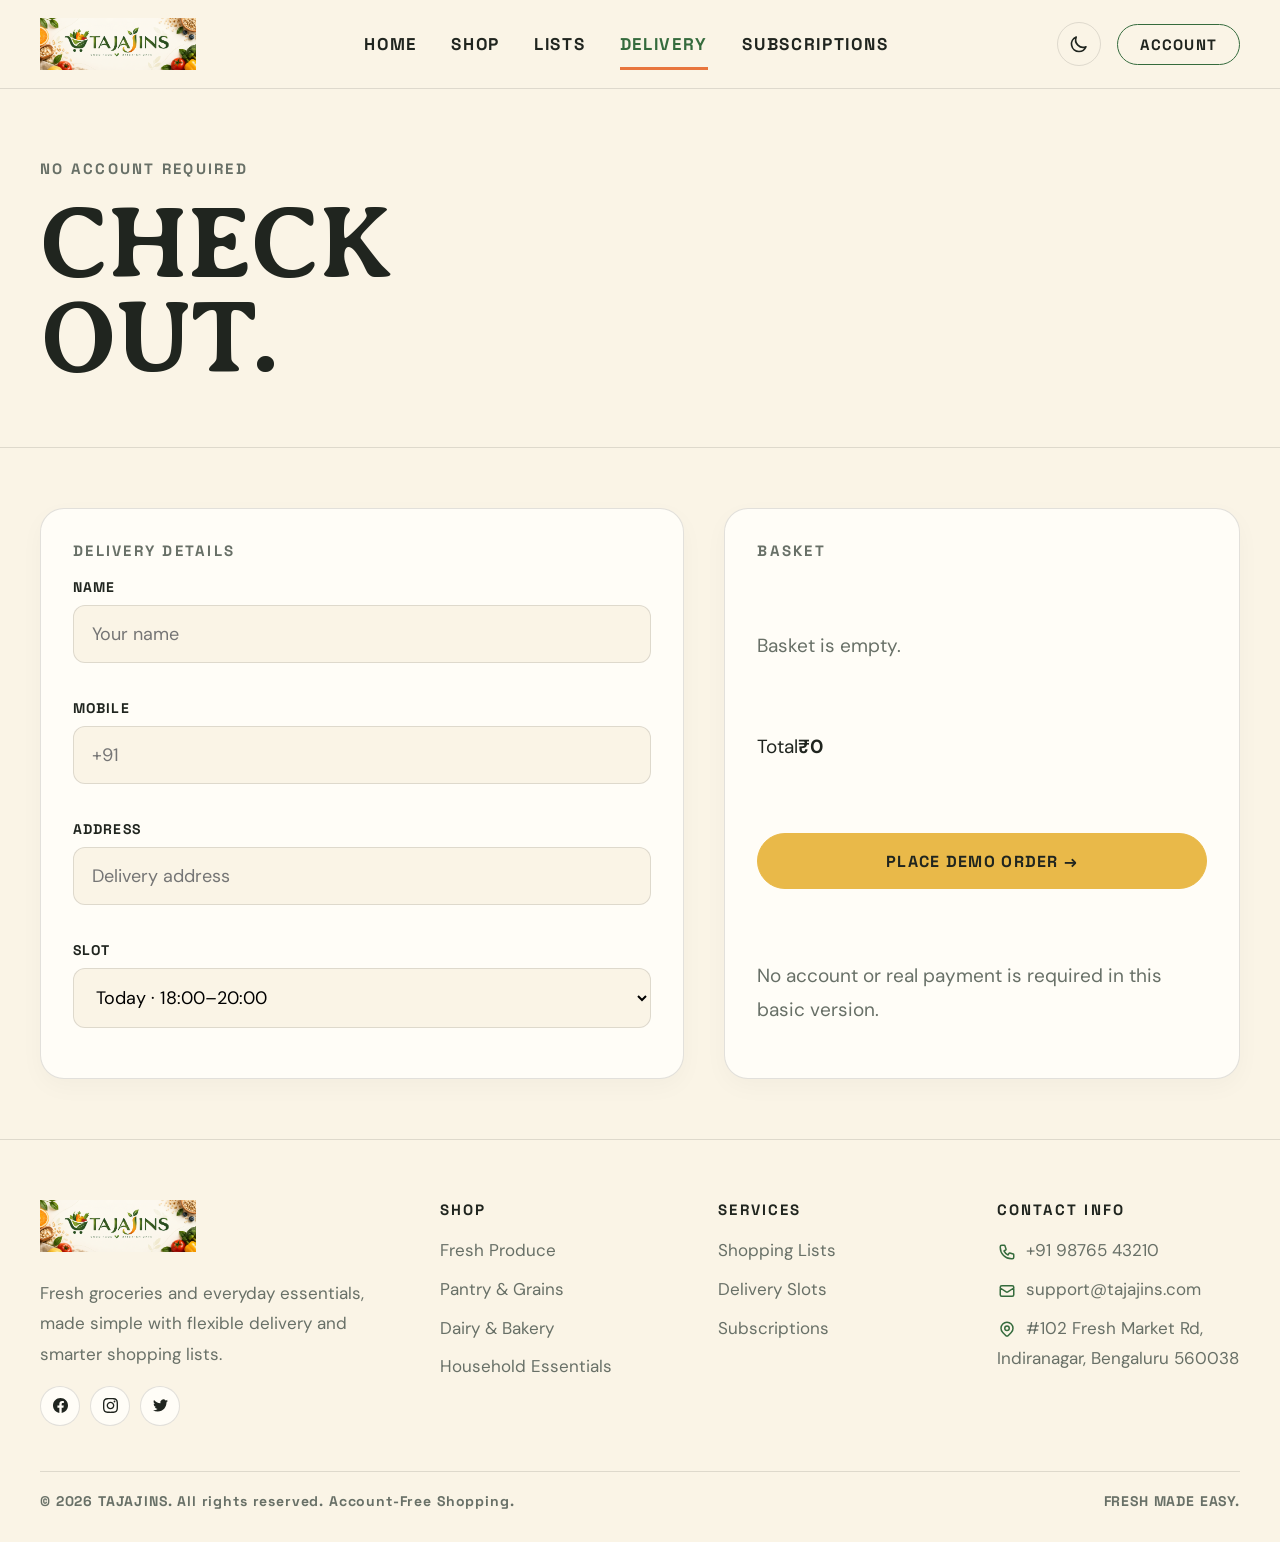
==== commit 28461305: "fixes1pers" ====
--- a/checkout.html
+++ b/checkout.html
@@ -11,7 +11,7 @@
         <a href="subscriptions.html">Subscriptions</a>
       </nav>
       <div class="actions">
-        <button id="darkToggle" class="theme-btn" title="Toggle theme">🌙</button>
+        <button id="darkToggle" class="theme-btn" title="Toggle theme"><svg fill="none" stroke="currentColor" viewBox="0 0 24 24"><path stroke-linecap="round" stroke-linejoin="round" stroke-width="2" d="M20.354 15.354A9 9 0 018.646 3.646 9.003 9.003 0 0012 21a9.003 9.003 0 008.354-5.646z"/></svg></button>
         <a href="login.html" class="btn-mini-link">Account</a>
       </div>
     </div>
@@ -56,9 +56,9 @@
       <div>
         <div class="footer-title">Contact Info</div>
         <div class="footer-links">
-          <a href="tel:+919876543210">📞 +91 98765 43210</a>
-          <a href="mailto:support@tajajins.com">✉️ support@tajajins.com</a>
-          <span>📍 #102 Fresh Market Rd, Indiranagar, Bengaluru 560038</span>
+          <a href="tel:+919876543210"><span class="contact-svg"><svg fill="none" stroke="currentColor" viewBox="0 0 24 24"><path stroke-linecap="round" stroke-linejoin="round" stroke-width="2" d="M3 5a2 2 0 012-2h3.28a1 1 0 01.948.684l1.498 4.493a1 1 0 01-.502 1.21l-2.257 1.13a11.042 11.042 0 005.516 5.516l1.13-2.257a1 1 0 011.21-.502l4.493 1.498a1 1 0 01.684.949V19a2 2 0 01-2 2h-1C9.716 21 3 14.284 3 6V5z"/></svg></span> +91 98765 43210</a>
+          <a href="mailto:support@tajajins.com"><span class="contact-svg"><svg fill="none" stroke="currentColor" viewBox="0 0 24 24"><path stroke-linecap="round" stroke-linejoin="round" stroke-width="2" d="M3 8l7.89 5.26a2 2 0 002.22 0L21 8M5 19h14a2 2 0 002-2V7a2 2 0 00-2-2H5a2 2 0 00-2 2v10a2 2 0 002 2z"/></svg></span> support@tajajins.com</a>
+          <span><span class="contact-svg"><svg fill="none" stroke="currentColor" viewBox="0 0 24 24"><path stroke-linecap="round" stroke-linejoin="round" stroke-width="2" d="M17.657 16.657L13.414 20.9a1.998 1.998 0 01-2.827 0l-4.244-4.243a8 8 0 1111.314 0z"/><path stroke-linecap="round" stroke-linejoin="round" stroke-width="2" d="M15 11a3 3 0 11-6 0 3 3 0 016 0z"/></svg></span> #102 Fresh Market Rd, Indiranagar, Bengaluru 560038</span>
           
         </div>
       </div>
--- a/assets/css/style.css
+++ b/assets/css/style.css
@@ -4,12 +4,101 @@
 header{position:sticky;top:0;z-index:40;background:rgba(250,244,230,.96);backdrop-filter:blur(14px);border-bottom:1px solid var(--line)}.nav{height:88px;display:flex;align-items:center;justify-content:space-between;gap:20px}.logo{display:flex;align-items:center;gap:12px;font:700 26px var(--display);color:var(--green);text-decoration:none}.logo-img{height:52px;width:auto;max-width:220px;object-fit:contain;display:block}.mark{width:38px;height:38px;border:2.5px solid var(--green);border-radius:12px 16px 12px 16px;display:grid;place-items:center;transform:rotate(-6deg)}.mark span{transform:rotate(6deg);font:700 20px var(--display)}.menu{display:flex;gap:34px;font:700 17px var(--price);text-transform:uppercase;letter-spacing:.1em}.menu a{position:relative;padding:6px 0;transition:color 0.2s ease}.menu a:after{content:"";position:absolute;left:0;bottom:-9px;width:0;height:3px;background:var(--orange);transition:.3s}.menu a:hover:after,.menu a.active:after{width:100%}.menu a.active{color:var(--green)}.actions{display:flex;align-items:center;gap:16px;font:600 15px var(--price)}
 .hero{padding:65px 0 50px}.hero-box{background:var(--green);color:#fff;border-radius:32px;min-height:540px;position:relative;overflow:hidden;display:flex;align-items:center;padding:60px 65px}.hero-copy{max-width:580px;position:relative;z-index:2}.eyebrow{font:700 15px var(--price);letter-spacing:.15em;text-transform:uppercase;color:var(--muted)}.hero .eyebrow{color:#dce8da}.hero h1{font:700 clamp(64px,7.5vw,110px) var(--display);line-height:.95;margin:20px 0;letter-spacing:-.02em}.hero h1 em{color:var(--yellow);font-style:italic}.hero p{color:#e2eadf;line-height:1.7;font-size:21px;max-width:520px}.btn{display:inline-flex;align-items:center;justify-content:center;min-height:56px;padding:0 28px;border:1px solid var(--ink);border-radius:999px;font:700 16px var(--price);text-transform:uppercase;letter-spacing:.08em;transition:.3s;cursor:pointer}.btn.primary{background:var(--yellow);border-color:var(--yellow);color:var(--ink)}.btn:hover{transform:translateY(-2px)}.hero-art{position:absolute;right:-20px;bottom:-30px;width:50%;height:85%;background:radial-gradient(circle at 50% 42%,#f5d37a 0 10%,#e8753d 11% 25%,#c25b3c 26% 34%,transparent 35%),radial-gradient(circle at 55% 55%,#9cc27e 0 24%,transparent 25%),radial-gradient(circle at 72% 62%,#f1c34f 0 17%,transparent 18%);opacity:.95;filter:saturate(.9);animation:breathe 6s ease-in-out infinite}@keyframes breathe{50%{transform:translateY(-10px) scale(1.03)}}.leaf{position:absolute;width:90px;height:170px;border-radius:100% 0 100% 0;background:#6c955b;transform:rotate(28deg);right:31%;top:8%;animation:sway 4s ease-in-out infinite}@keyframes sway{50%{transform:rotate(36deg) translateY(6px)}}
 .search{margin-top:-24px;position:relative;z-index:4;background:var(--card);border:1px solid var(--line);box-shadow:0 18px 40px #3b4b3014;border-radius:20px;padding:26px;display:grid;grid-template-columns:1fr 1fr 1fr auto;gap:14px}.search input,.search select{padding:16px 18px;border:1px solid var(--line);border-radius:12px;background:var(--cream);font:18px var(--body)}
-.section{padding:85px 0}.head{display:flex;justify-content:space-between;align-items:end;margin-bottom:32px}.head h2{font:700 64px var(--display);line-height:.95;margin:0}.link{font:700 15px var(--price);text-transform:uppercase;letter-spacing:.08em;border-bottom:2px solid var(--orange);padding-bottom:5px}
+.section{padding:85px 0}.head{display:flex;justify-content:space-between;align-items:end;margin-bottom:32px}.head.center{flex-direction:column;align-items:center;justify-content:center;text-align:center;margin-bottom:40px}.head.center h2{font:700 clamp(32px,3.8vw,46px) var(--display);margin:6px 0 10px;line-height:1.1;text-align:center}.head.center .eyebrow{color:var(--orange);font:700 13px var(--price);letter-spacing:.15em;text-transform:uppercase}.sub-head{color:var(--muted);font-size:18px;margin:0;max-width:580px;text-align:center;line-height:1.6}.head h2{font:700 64px var(--display);line-height:.95;margin:0}.link{font:700 15px var(--price);text-transform:uppercase;letter-spacing:.08em;border-bottom:2px solid var(--orange);padding-bottom:5px}
 .chips{display:flex;gap:12px;overflow:auto;padding-bottom:6px;margin-bottom:30px}.chip{border:1px solid var(--line);background:none;border-radius:999px;padding:13px 24px;font:700 15px var(--price);letter-spacing:.06em;white-space:nowrap;cursor:pointer}.chip.active{background:var(--green);color:#fff;border-color:var(--green)}
-.grid{display:grid;grid-template-columns:repeat(4,1fr);gap:22px}.product{background:var(--card);border:1px solid var(--line);border-radius:22px;overflow:hidden;position:relative;transition:all 0.3s ease}.product:hover{transform:translateY(-4px);box-shadow:0 12px 30px rgba(0,0,0,0.06)}.product-media{height:260px;display:grid;place-items:center;background:#eee7d6;overflow:hidden;position:relative}.product:nth-child(2n) .product-media{background:#e8efdf}.product:nth-child(3n) .product-media{background:#f5e4d5}.produce{font-size:96px;transition:.5s;filter:drop-shadow(0 12px 8px #5553)}.product:hover .produce{transform:scale(1.08) rotate(-2deg)}.badge{position:absolute;top:14px;left:14px;background:var(--yellow);border-radius:999px;padding:8px 14px;font:700 13px var(--price);letter-spacing:.08em;text-transform:uppercase}.product-body{padding:22px}.product h3{font:700 28px var(--display);line-height:1.15;margin:0 0 8px}.meta{font-size:16px;color:var(--muted);display:flex;justify-content:space-between;font-family:var(--body)}.price{font:700 22px var(--price);letter-spacing:-.01em}.fresh{color:var(--green);font:700 14px var(--price);letter-spacing:.08em;text-transform:uppercase;margin-top:12px}.add{width:100%;margin-top:16px;border:0;background:var(--green);color:#fff;border-radius:999px;padding:14px;font:700 15px var(--price);letter-spacing:.06em;cursor:pointer;transition:.3s}.add:hover{background:var(--orange);transform:translateY(-1px)}
+.grid{display:grid;grid-template-columns:repeat(3,1fr);gap:24px}.product{background:var(--card);border:1px solid var(--line);border-radius:22px;overflow:hidden;position:relative;transition:all 0.3s ease}.product:hover{transform:translateY(-4px);box-shadow:0 12px 30px rgba(0,0,0,0.06)}.product-media{height:260px;display:grid;place-items:center;background:#eee7d6;overflow:hidden;position:relative}.product:nth-child(2n) .product-media{background:#e8efdf}.product:nth-child(3n) .product-media{background:#f5e4d5}.produce{font-size:96px;transition:.5s;filter:drop-shadow(0 12px 8px #5553)}.product:hover .produce{transform:scale(1.08) rotate(-2deg)}.badge{position:absolute;top:14px;left:14px;background:var(--yellow);border-radius:999px;padding:8px 14px;font:700 13px var(--price);letter-spacing:.08em;text-transform:uppercase}.product-body{padding:22px}.product h3{font:700 28px var(--display);line-height:1.15;margin:0 0 8px}.meta{font-size:16px;color:var(--muted);display:flex;justify-content:space-between;font-family:var(--body)}.price{font:700 22px var(--price);letter-spacing:-.01em}.fresh{color:var(--green);font:700 14px var(--price);letter-spacing:.08em;text-transform:uppercase;margin-top:12px}.add{width:100%;margin-top:16px;border:0;background:var(--green);color:#fff;border-radius:999px;padding:14px;font:700 15px var(--price);letter-spacing:.06em;cursor:pointer;transition:.3s}.add:hover{background:var(--orange);transform:translateY(-1px)}
 .recipe{background:var(--orange);color:white;border-radius:30px;padding:50px;display:grid;grid-template-columns:1fr 1fr;gap:40px;align-items:center}.recipe h2{font:700 64px var(--display);line-height:.95;margin:0 0 16px}.recipe p{line-height:1.7;color:#fff0e8;font-size:20px}.recipe-art{height:300px;border-radius:24px;background:radial-gradient(circle,#f7d56e 0 18%,transparent 19%),radial-gradient(circle at 65% 45%,#b9d483 0 22%,transparent 23%),radial-gradient(circle at 35% 65%,#f5a257 0 18%,transparent 19%),#e9c29b;animation:breathe 5s infinite}
 .page-hero{padding:70px 0 45px;border-bottom:1px solid var(--line)}.page-hero h1{font:700 clamp(58px,8vw,105px) var(--display);line-height:.92;margin:18px 0}.detail{display:grid;grid-template-columns:1fr 1fr;gap:60px;padding:70px 0}.detail-media{height:560px;border-radius:28px;background:#e8efdf;display:grid;place-items:center}.detail-media .produce{font-size:180px}.info h1{font:700 72px var(--display);line-height:.95;margin:14px 0}.bigprice{font:700 34px var(--price);letter-spacing:-.02em;margin:22px 0}.qtyrow{display:flex;gap:12px;margin:28px 0}.qty{width:70px;border:1px solid var(--line);border-radius:999px;text-align:center;background:transparent;font-size:18px;font-family:var(--price);font-weight:700}.info-copy{color:var(--muted);font-size:19px;line-height:1.8}.facts{border-top:1px solid var(--line);margin-top:28px}.fact{display:flex;justify-content:space-between;padding:16px 0;border-bottom:1px solid var(--line);font-size:17px}
-.checkout{display:grid;grid-template-columns:1fr .8fr;gap:40px;padding:60px 0}.panel{background:var(--card);border:1px solid var(--line);border-radius:22px;padding:32px;display:flex;flex-direction:column;justify-content:space-between;height:100%}.panel .btn,.panel .add{margin-top:20px;align-self:flex-start}.panel .btn[style*="width:100%"],.panel .add[style*="width:100%"]{align-self:stretch}.field{margin:18px 0}.field label{display:block;font:700 14px var(--price);text-transform:uppercase;margin-bottom:9px;letter-spacing:.08em}.field input,.field select{width:100%;padding:16px 18px;border:1px solid var(--line);border-radius:12px;background:var(--cream);font:18px var(--body)}.summary-row{display:flex;justify-content:space-between;border-bottom:1px solid var(--line);padding:16px 0;font-size:18px}
+.checkout{display:grid;grid-template-columns:1fr .8fr;gap:40px;padding:60px 0}
+.panel{background:var(--card);border:1px solid var(--line);border-radius:24px;padding:32px;display:flex;flex-direction:column;justify-content:space-between;height:100%;box-shadow:0 8px 24px rgba(0,0,0,0.03);transition:all 0.3s ease}
+.panel:hover{border-color:var(--green);box-shadow:0 16px 36px rgba(53,107,61,0.1)}
+.panel .btn,.panel .add{margin-top:20px;align-self:flex-start}.panel .btn[style*="width:100%"],.panel .add[style*="width:100%"]{align-self:stretch}.field{margin:18px 0}.field label{display:block;font:700 14px var(--price);text-transform:uppercase;margin-bottom:9px;letter-spacing:.08em}.field input,.field select{width:100%;padding:16px 18px;border:1px solid var(--line);border-radius:12px;background:var(--cream);font:18px var(--body)}.summary-row{display:flex;justify-content:space-between;border-bottom:1px solid var(--line);padding:16px 0;font-size:18px}
+
+/* List Card Styling */
+.list-card {
+  padding: 0;
+  overflow: hidden;
+}
+.list-card-media {
+  height: 190px;
+  position: relative;
+  overflow: hidden;
+  background: #eee7d6;
+}
+.list-card-img {
+  width: 100%;
+  height: 100%;
+  object-fit: cover;
+  transition: transform 0.5s ease;
+}
+.list-card:hover .list-card-img {
+  transform: scale(1.06);
+}
+.list-card-body {
+  padding: 28px;
+  display: flex;
+  flex-direction: column;
+  flex-grow: 1;
+  justify-content: space-between;
+}
+.eyebrow-pill {
+  display: inline-block;
+  align-self: flex-start;
+  background: rgba(53, 107, 61, 0.09);
+  color: var(--green);
+  font: 700 12px var(--price);
+  letter-spacing: 0.12em;
+  padding: 6px 14px;
+  border-radius: 999px;
+  margin-bottom: 12px;
+}
+.list-card h2 {
+  font: 700 32px var(--display);
+  margin: 0 0 14px;
+  line-height: 1.1;
+  color: var(--ink);
+}
+.list-items-tags {
+  display: flex;
+  flex-wrap: wrap;
+  gap: 8px;
+  margin-bottom: 22px;
+}
+.item-tag {
+  background: var(--cream);
+  border: 1px solid var(--line);
+  padding: 6px 14px;
+  border-radius: 999px;
+  font: 600 14px var(--price);
+  color: var(--ink);
+  transition: all 0.2s ease;
+}
+.list-card:hover .item-tag {
+  border-color: rgba(53, 107, 61, 0.35);
+  background: #ffffff;
+  transform: translateY(-1px);
+}
+.list-card-footer {
+  margin-top: auto;
+  padding-top: 18px;
+  border-top: 1px solid var(--line);
+  display: flex;
+  flex-direction: column;
+  gap: 12px;
+}
+.list-price {
+  font: 700 24px var(--price);
+  color: var(--green);
+}
+.list-price small {
+  font-size: 14px;
+  color: var(--muted);
+  font-weight: 500;
+  font-family: var(--body);
+}
+.add-list-btn {
+  width: 100%;
+}
 .grid > *, .features-grid > *, .step-grid > *, .testimonial-grid > * {
   display: flex;
   flex-direction: column;
@@ -122,8 +211,20 @@
   border-color: var(--green);
 }
 .feature-icon {
-  font-size: 40px;
-  margin-bottom: 14px;
+  width: 52px;
+  height: 52px;
+  border-radius: 14px;
+  background: rgba(53,107,61,0.08);
+  color: var(--green);
+  display: inline-flex;
+  align-items: center;
+  justify-content: center;
+  margin-bottom: 16px;
+}
+.feature-icon svg {
+  width: 26px;
+  height: 26px;
+  stroke-width: 2.2;
 }
 .feature-card h3 {
   font: 700 24px var(--display);
@@ -137,6 +238,92 @@
   line-height: 1.6;
 }
 
+/* Product & Category Real Images */
+.prod-img {
+  width: 100%;
+  height: 100%;
+  object-fit: cover;
+  display: block;
+  transition: transform 0.4s ease;
+}
+.product:hover .prod-img {
+  transform: scale(1.06);
+}
+.category-card {
+  background: var(--card);
+  border: 1px solid var(--line);
+  border-radius: 20px;
+  padding: 24px;
+  text-align: center;
+  text-decoration: none;
+  transition: all 0.3s ease;
+  display: block;
+  overflow: hidden;
+}
+.category-card:hover {
+  transform: translateY(-4px);
+  border-color: var(--green);
+  box-shadow: 0 12px 30px rgba(0,0,0,0.06);
+}
+.category-img-box {
+  height: 140px;
+  border-radius: 14px;
+  overflow: hidden;
+  margin-bottom: 16px;
+}
+.category-img-box img {
+  width: 100%;
+  height: 100%;
+  object-fit: cover;
+  transition: transform 0.4s ease;
+}
+.category-card:hover .category-img-box img {
+  transform: scale(1.08);
+}
+
+
+/* Hero & Recipe Image Box */
+.hero-art {
+  position: absolute;
+  right: -20px;
+  bottom: -30px;
+  width: 48%;
+  height: 90%;
+  display: flex;
+  align-items: center;
+  justify-content: center;
+  z-index: 1;
+}
+.hero-art-img {
+  width: 100%;
+  height: 100%;
+  object-fit: cover;
+  border-radius: 24px;
+  box-shadow: 0 20px 40px rgba(0,0,0,0.3);
+  transform: rotate(2deg);
+  transition: transform 0.5s ease;
+}
+.hero-box:hover .hero-art-img {
+  transform: rotate(0deg) scale(1.02);
+}
+
+.recipe-art {
+  height: 300px;
+  border-radius: 24px;
+  overflow: hidden;
+  box-shadow: 0 16px 36px rgba(0,0,0,0.2);
+}
+.recipe-art-img {
+  width: 100%;
+  height: 100%;
+  object-fit: cover;
+  transition: transform 0.5s ease;
+}
+.recipe:hover .recipe-art-img {
+  transform: scale(1.05);
+}
+
+/* Category Grid & Cards */
 .category-grid {
   display: grid;
   grid-template-columns: repeat(4, 1fr);
@@ -146,27 +333,37 @@
   background: var(--card);
   border: 1px solid var(--line);
   border-radius: 20px;
-  padding: 30px;
+  padding: 20px;
   text-align: center;
   text-decoration: none;
   transition: all 0.3s ease;
   display: block;
+  overflow: hidden;
 }
 .category-card:hover {
-  transform: translateY(-4px);
-  background: var(--green);
-  color: white;
-}
-.category-card:hover p {
-  color: #e2eadf;
-}
-.category-emoji {
-  font-size: 56px;
-  margin-bottom: 12px;
+  transform: translateY(-5px);
+  border-color: var(--green);
+  box-shadow: 0 16px 35px rgba(53,107,61,0.12);
+}
+.category-img-box {
+  height: 150px;
+  border-radius: 14px;
+  overflow: hidden;
+  margin-bottom: 14px;
+}
+.category-img-box img {
+  width: 100%;
+  height: 100%;
+  object-fit: cover;
+  transition: transform 0.5s ease;
+}
+.category-card:hover .category-img-box img {
+  transform: scale(1.08);
 }
 .category-card h3 {
-  font: 700 26px var(--display);
+  font: 700 24px var(--display);
   margin: 0 0 6px;
+  color: var(--ink);
 }
 .category-card p {
   font-size: 15px;
@@ -271,3 +468,73 @@
     grid-template-columns: 1fr;
   }
 }
+
+/* ── SVG Contact Icons in Footer ── */
+.contact-svg {
+  display: inline-flex;
+  align-items: center;
+  justify-content: center;
+  width: 20px;
+  height: 20px;
+  vertical-align: middle;
+  margin-right: 4px;
+  color: var(--green);
+}
+.contact-svg svg {
+  width: 18px;
+  height: 18px;
+  stroke-width: 2;
+}
+
+/* ── Theme Toggle SVG ── */
+.theme-btn svg {
+  width: 20px;
+  height: 20px;
+  stroke-width: 2;
+}
+
+/* ── Password Toggle ── */
+.pass-toggle {
+  position: absolute;
+  right: 12px;
+  top: 50%;
+  transform: translateY(-50%);
+  background: none;
+  border: none;
+  cursor: pointer;
+  color: var(--muted);
+  display: inline-flex;
+  align-items: center;
+  justify-content: center;
+  padding: 4px;
+  border-radius: 6px;
+  transition: color 0.2s ease;
+}
+.pass-toggle:hover {
+  color: var(--green);
+}
+
+/* ── Category Emoji SVG Styling ── */
+.category-emoji svg {
+  width: 48px;
+  height: 48px;
+  stroke-width: 1.8;
+  color: var(--green);
+  transition: color 0.3s ease;
+}
+.category-card:hover .category-emoji svg {
+  color: white;
+}
+
+/* ── App Banner Icon (replaces emoji) ── */
+.app-banner-icon {
+  display: flex;
+  align-items: center;
+  gap: 12px;
+  color: rgba(255,255,255,0.7);
+}
+.app-banner-icon svg {
+  width: 80px;
+  height: 80px;
+  stroke-width: 1.2;
+}
--- a/assets/css/dark-mode.css
+++ b/assets/css/dark-mode.css
@@ -3,3 +3,15 @@
 body.dark header{background:rgba(23,25,20,.94)}
 body.dark .search input,body.dark .search select,body.dark .field input,body.dark .field select{background:#171914;color:var(--ink)}
 body.dark .product-media,.dark .detail-media{background:#282d25}
+body.dark .contact-svg{color:#5f9b69}
+body.dark .category-emoji svg{color:#5f9b69}
+body.dark .category-card:hover .category-emoji svg{color:white}
+body.dark .pass-toggle{color:var(--muted)}
+body.dark .pass-toggle:hover{color:#5f9b69}
+body.dark .feature-icon{background:rgba(95,155,105,.12);color:#5f9b69}
+body.dark .eyebrow-pill{background:rgba(95,155,105,0.18);color:#70b07b}
+body.dark .item-tag{background:#171914;color:var(--ink);border-color:var(--line)}
+body.dark .list-card:hover .item-tag{background:#282d25;border-color:rgba(95,155,105,0.4)}
+body.dark .list-price{color:#70b07b}
+body.dark .sub-head{color:var(--muted)}
+body.dark .head.center .eyebrow{color:var(--orange)}
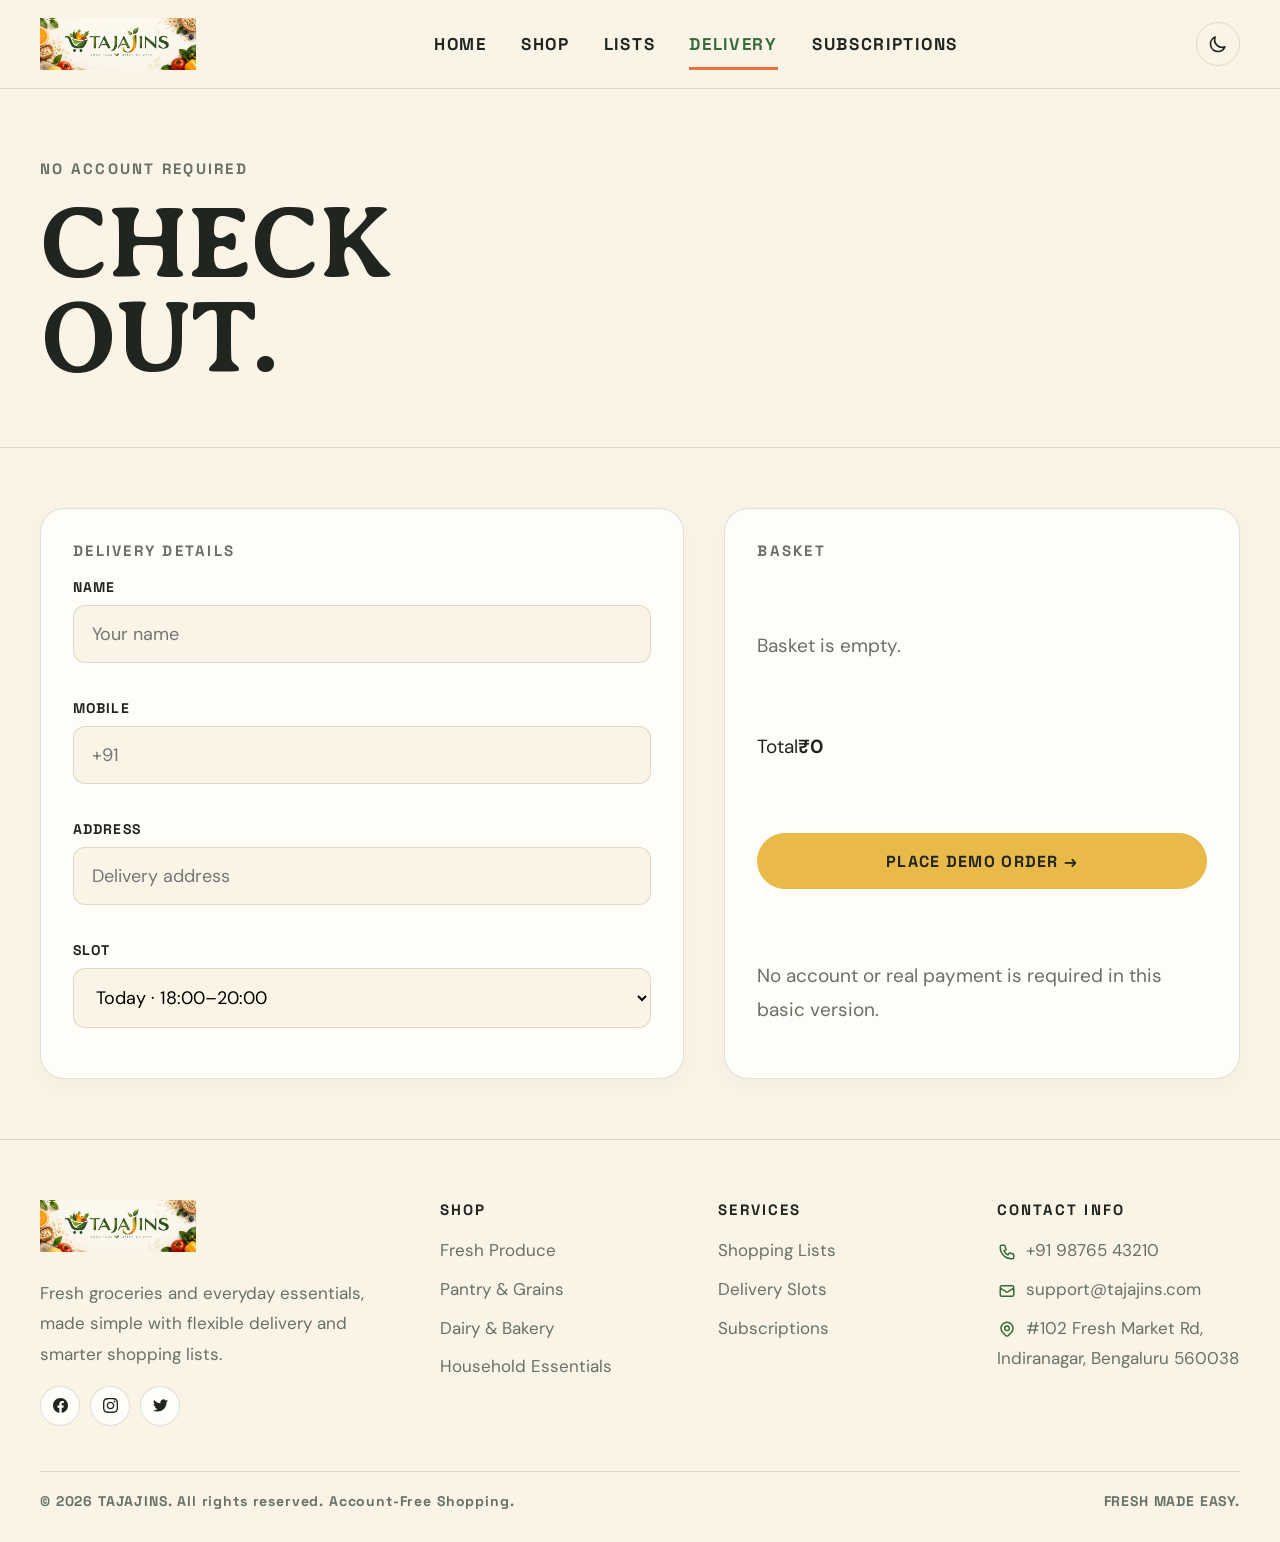
==== commit cdafaa28: "hamberger" ====
--- a/checkout.html
+++ b/checkout.html
@@ -9,10 +9,12 @@
         <a href="lists.html">Lists</a>
         <a href="delivery.html">Delivery</a>
         <a href="subscriptions.html">Subscriptions</a>
+        <a href="login.html" class="menu-account-btn">Account</a>
       </nav>
       <div class="actions">
         <button id="darkToggle" class="theme-btn" title="Toggle theme"><svg fill="none" stroke="currentColor" viewBox="0 0 24 24"><path stroke-linecap="round" stroke-linejoin="round" stroke-width="2" d="M20.354 15.354A9 9 0 018.646 3.646 9.003 9.003 0 0012 21a9.003 9.003 0 008.354-5.646z"/></svg></button>
-        <a href="login.html" class="btn-mini-link">Account</a>
+
+        <button id="mobileMenuToggle" class="mobile-toggle" title="Toggle Menu" aria-label="Toggle Menu"><svg fill="none" stroke="currentColor" viewBox="0 0 24 24"><path stroke-linecap="round" stroke-linejoin="round" stroke-width="2" d="M4 6h16M4 12h16M4 18h16"/></svg></button>
       </div>
     </div>
   </header><main><section class="page-hero"><div class="container"><div class="eyebrow">No account required</div><h1>CHECK<br>OUT.</h1></div></section><section class="checkout container"><div class="panel"><div class="eyebrow">Delivery details</div><div class="field"><label>Name</label><input placeholder="Your name"></div><div class="field"><label>Mobile</label><input placeholder="+91"></div><div class="field"><label>Address</label><input placeholder="Delivery address"></div><div class="field"><label>Slot</label><select><option>Today · 18:00–20:00</option><option>Tomorrow · 08:00–10:00</option></select></div></div><div class="panel"><div class="eyebrow">Basket</div><div id="checkoutList"></div><div class="total"><span>Total</span><strong id="checkoutTotal">₹0</strong></div><button id="checkoutBtn" class="btn primary" style="width:100%">Place demo order →</button><p class="info-copy">No account or real payment is required in this basic version.</p></div></section></main>    <footer>
--- a/assets/css/style.css
+++ b/assets/css/style.css
@@ -454,6 +454,112 @@
   line-height: 1.6;
 }
 
+/* Mobile Hamburger Toggle & Drawer Menu */
+.mobile-toggle {
+  display: none;
+  background: transparent;
+  border: 1.5px solid var(--line);
+  width: 44px;
+  height: 44px;
+  border-radius: 50%;
+  cursor: pointer;
+  align-items: center;
+  justify-content: center;
+  color: var(--ink);
+  transition: all 0.2s ease;
+}
+.mobile-toggle:hover {
+  border-color: var(--green);
+  color: var(--green);
+  transform: scale(1.05);
+}
+.mobile-toggle svg {
+  width: 22px;
+  height: 22px;
+  stroke-width: 2;
+}
+
+/* Account button inside menu — hidden on desktop, shown only in mobile drawer */
+.menu-account-btn {
+  display: none !important;
+  padding: 10px 22px !important;
+  border: 1.5px solid var(--green);
+  border-radius: 999px;
+  color: var(--green) !important;
+  font: 700 15px var(--price);
+  text-transform: uppercase;
+  letter-spacing: .08em;
+  transition: all 0.2s ease;
+  background: transparent;
+  align-items: center;
+  justify-content: center;
+  gap: 8px;
+}
+.menu-account-btn:hover {
+  background: var(--green);
+  color: #ffffff !important;
+  transform: translateY(-1px);
+}
+.menu-account-btn:after {
+  display: none !important;
+}
+
+@media(max-width: 850px) {
+  .mobile-toggle {
+    display: inline-flex;
+  }
+  .menu {
+    display: none !important;
+    position: absolute;
+    top: 88px;
+    left: 0;
+    right: 0;
+    background: var(--card);
+    border-bottom: 1px solid var(--line);
+    flex-direction: column;
+    padding: 24px 30px;
+    gap: 18px;
+    box-shadow: 0 18px 40px rgba(0,0,0,0.12);
+    z-index: 99;
+  }
+  .menu.open {
+    display: flex !important;
+    animation: menuSlideDown 0.25s ease forwards;
+  }
+  .menu.open .menu-account-btn {
+    margin-left: 0 !important;
+    margin-top: 10px !important;
+    width: 100% !important;
+    text-align: center !important;
+    background: linear-gradient(135deg, var(--green), #2d8a3e) !important;
+    color: #ffffff !important;
+    padding: 14px 24px !important;
+    border-radius: 999px !important;
+    border: none !important;
+    font: 700 16px var(--price) !important;
+    letter-spacing: 0.08em !important;
+    box-shadow: 0 6px 18px rgba(53, 107, 61, 0.30) !important;
+    display: flex !important;
+    justify-content: center !important;
+    align-items: center !important;
+    gap: 8px !important;
+    border-top: 1px solid var(--line);
+    padding-top: 22px !important;
+    text-decoration: none !important;
+  }
+  .menu.open .menu-account-btn:hover {
+    background: linear-gradient(135deg, var(--orange), #e67e22) !important;
+    border-color: var(--orange) !important;
+    transform: translateY(-2px);
+    box-shadow: 0 8px 24px rgba(230, 126, 34, 0.30) !important;
+  }
+}
+
+@keyframes menuSlideDown {
+  from { opacity: 0; transform: translateY(-10px); }
+  to { opacity: 1; transform: translateY(0); }
+}
+
 @media(max-width: 900px) {
   .features-grid, .category-grid, .testimonial-grid, .step-grid {
     grid-template-columns: 1fr 1fr;
--- a/assets/css/dark-mode.css
+++ b/assets/css/dark-mode.css
@@ -15,3 +15,7 @@
 body.dark .list-price{color:#70b07b}
 body.dark .sub-head{color:var(--muted)}
 body.dark .head.center .eyebrow{color:var(--orange)}
+body.dark .mobile-toggle{border-color:var(--line);color:var(--ink)}
+body.dark .mobile-toggle:hover{border-color:#5f9b69;color:#5f9b69}
+body.dark .menu.open .menu-account-btn{background:linear-gradient(135deg,#5f9b69,#3d7a48) !important;box-shadow:0 6px 18px rgba(95,155,105,0.25) !important}
+body.dark .menu.open .menu-account-btn:hover{background:linear-gradient(135deg,var(--orange),#d4752e) !important;box-shadow:0 8px 24px rgba(230,126,34,0.25) !important}
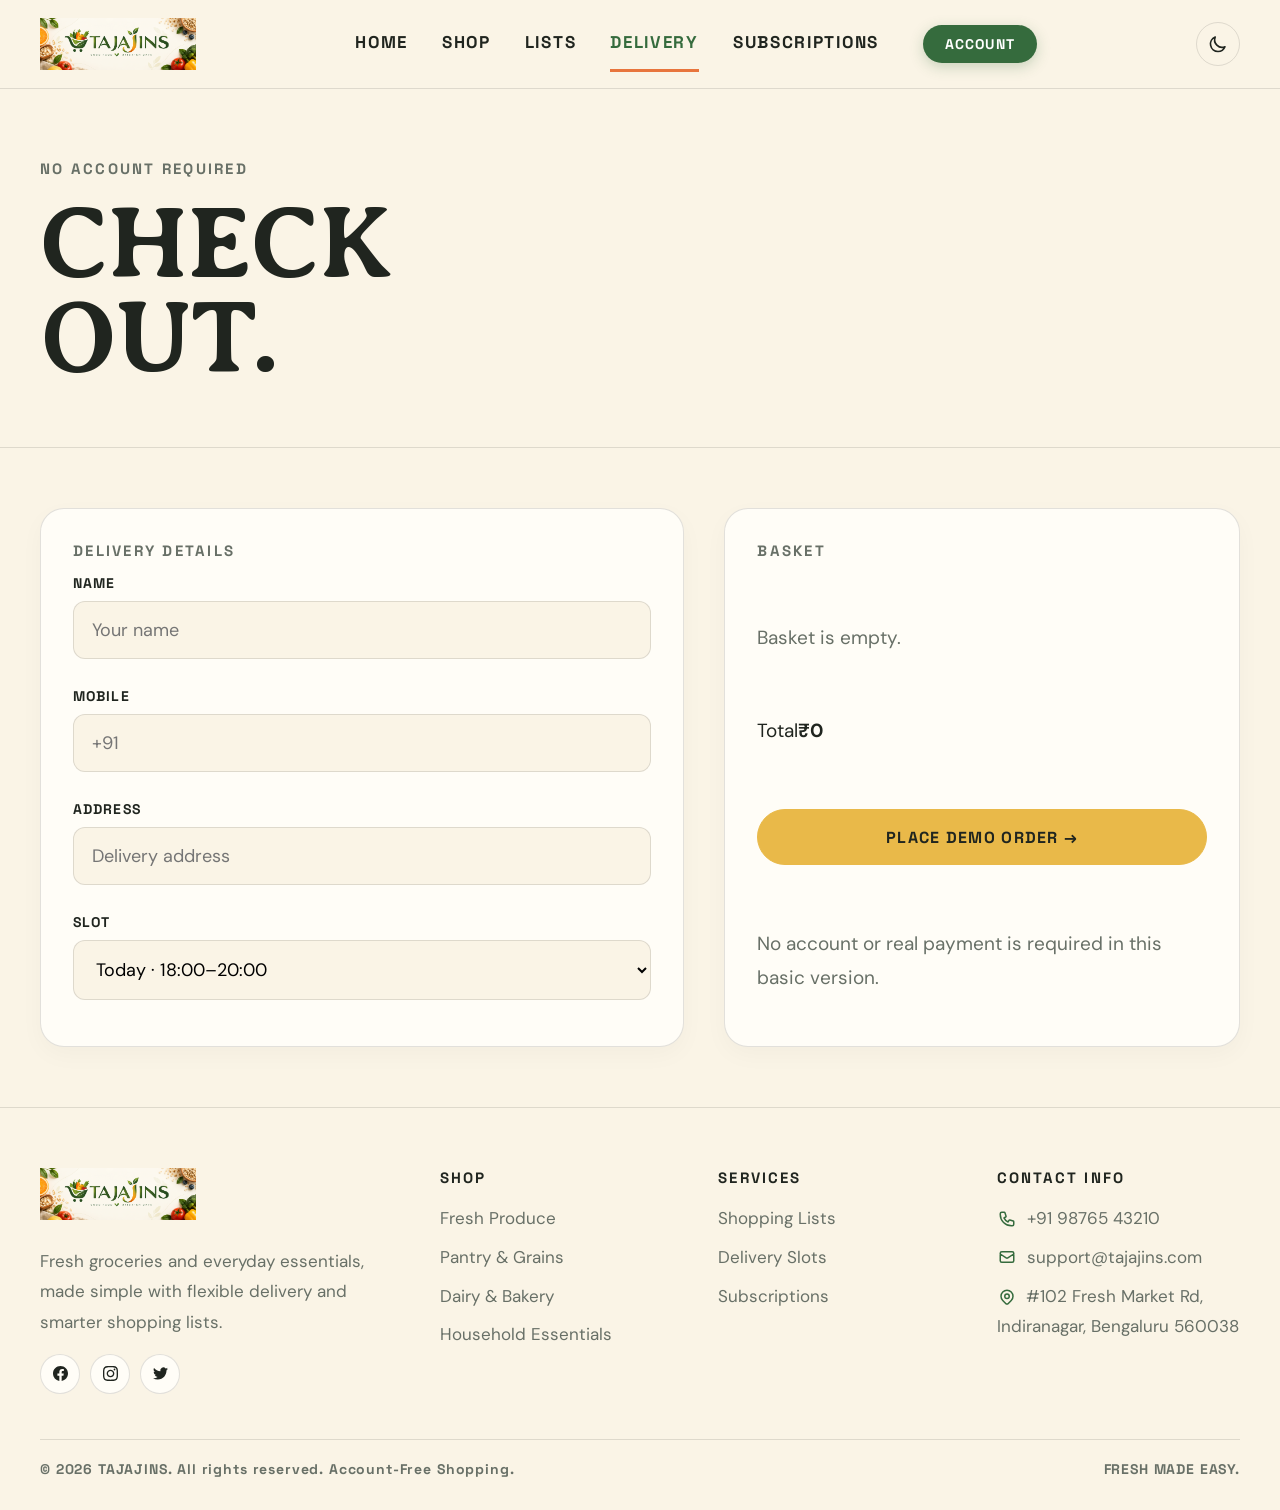
==== commit af16720a: "corretions" ====
--- a/checkout.html
+++ b/checkout.html
@@ -1,4 +1,4 @@
-<!doctype html><html lang="en"><head><meta charset="utf-8"><meta name="viewport" content="width=device-width,initial-scale=1"><title>Checkout — TAJAJINS</title><link rel="stylesheet" href="assets/css/style.css"><link rel="stylesheet" href="assets/css/dark-mode.css"></head><body>      <header>
+<!doctype html><html lang="en"><head><meta charset="utf-8"><meta name="viewport" content="width=device-width,initial-scale=1"><title>Checkout — TAJAJINS</title><link rel="icon" type="image/png" href="assets/images/favicon.png"><link rel="stylesheet" href="assets/css/style.css"><link rel="stylesheet" href="assets/css/dark-mode.css"></head><body>      <header>
     <div class="container nav">
       <a class="logo" href="index.html">
         <img src="assets/images/logo.png" alt="TAJAJINS Logo" class="logo-img">
--- a/assets/css/style.css
+++ b/assets/css/style.css
@@ -1,39 +1,674 @@
 @import url('https://fonts.googleapis.com/css2?family=Averia+Serif+Libre:ital,wght@0,400;0,700;1,400;1,700&family=DM+Sans:ital,opsz,wght@0,9..40,400..700;1,9..40,400..700&family=Space+Grotesk:wght@500;600;700&display=swap');
-:root{--cream:#faf4e6;--green:#356b3d;--yellow:#e9b949;--orange:#e8753d;--ink:#20251f;--muted:#687067;--card:#fffdf7;--line:rgba(32,37,31,.13);--display:"Averia Serif Libre",Georgia,serif;--body:"DM Sans",sans-serif;--price:"Space Grotesk",sans-serif}
-*{box-sizing:border-box}html{scroll-behavior:smooth}body{margin:0;background:var(--cream);color:var(--ink);font-family:var(--body);font-size:19px;line-height:1.65;-webkit-font-smoothing:antialiased}img{max-width:100%;height:auto}a{color:inherit;text-decoration:none}.container{width:min(1200px,calc(100% - 40px));margin:auto}
-header{position:sticky;top:0;z-index:40;background:rgba(250,244,230,.96);backdrop-filter:blur(14px);border-bottom:1px solid var(--line)}.nav{height:88px;display:flex;align-items:center;justify-content:space-between;gap:20px}.logo{display:flex;align-items:center;gap:12px;font:700 26px var(--display);color:var(--green);text-decoration:none}.logo-img{height:52px;width:auto;max-width:220px;object-fit:contain;display:block}.mark{width:38px;height:38px;border:2.5px solid var(--green);border-radius:12px 16px 12px 16px;display:grid;place-items:center;transform:rotate(-6deg)}.mark span{transform:rotate(6deg);font:700 20px var(--display)}.menu{display:flex;gap:34px;font:700 17px var(--price);text-transform:uppercase;letter-spacing:.1em}.menu a{position:relative;padding:6px 0;transition:color 0.2s ease}.menu a:after{content:"";position:absolute;left:0;bottom:-9px;width:0;height:3px;background:var(--orange);transition:.3s}.menu a:hover:after,.menu a.active:after{width:100%}.menu a.active{color:var(--green)}.actions{display:flex;align-items:center;gap:16px;font:600 15px var(--price)}
-.hero{padding:65px 0 50px}.hero-box{background:var(--green);color:#fff;border-radius:32px;min-height:540px;position:relative;overflow:hidden;display:flex;align-items:center;padding:60px 65px}.hero-copy{max-width:580px;position:relative;z-index:2}.eyebrow{font:700 15px var(--price);letter-spacing:.15em;text-transform:uppercase;color:var(--muted)}.hero .eyebrow{color:#dce8da}.hero h1{font:700 clamp(64px,7.5vw,110px) var(--display);line-height:.95;margin:20px 0;letter-spacing:-.02em}.hero h1 em{color:var(--yellow);font-style:italic}.hero p{color:#e2eadf;line-height:1.7;font-size:21px;max-width:520px}.btn{display:inline-flex;align-items:center;justify-content:center;min-height:56px;padding:0 28px;border:1px solid var(--ink);border-radius:999px;font:700 16px var(--price);text-transform:uppercase;letter-spacing:.08em;transition:.3s;cursor:pointer}.btn.primary{background:var(--yellow);border-color:var(--yellow);color:var(--ink)}.btn:hover{transform:translateY(-2px)}.hero-art{position:absolute;right:-20px;bottom:-30px;width:50%;height:85%;background:radial-gradient(circle at 50% 42%,#f5d37a 0 10%,#e8753d 11% 25%,#c25b3c 26% 34%,transparent 35%),radial-gradient(circle at 55% 55%,#9cc27e 0 24%,transparent 25%),radial-gradient(circle at 72% 62%,#f1c34f 0 17%,transparent 18%);opacity:.95;filter:saturate(.9);animation:breathe 6s ease-in-out infinite}@keyframes breathe{50%{transform:translateY(-10px) scale(1.03)}}.leaf{position:absolute;width:90px;height:170px;border-radius:100% 0 100% 0;background:#6c955b;transform:rotate(28deg);right:31%;top:8%;animation:sway 4s ease-in-out infinite}@keyframes sway{50%{transform:rotate(36deg) translateY(6px)}}
-.search{margin-top:-24px;position:relative;z-index:4;background:var(--card);border:1px solid var(--line);box-shadow:0 18px 40px #3b4b3014;border-radius:20px;padding:26px;display:grid;grid-template-columns:1fr 1fr 1fr auto;gap:14px}.search input,.search select{padding:16px 18px;border:1px solid var(--line);border-radius:12px;background:var(--cream);font:18px var(--body)}
-.section{padding:85px 0}.head{display:flex;justify-content:space-between;align-items:end;margin-bottom:32px}.head.center{flex-direction:column;align-items:center;justify-content:center;text-align:center;margin-bottom:40px}.head.center h2{font:700 clamp(32px,3.8vw,46px) var(--display);margin:6px 0 10px;line-height:1.1;text-align:center}.head.center .eyebrow{color:var(--orange);font:700 13px var(--price);letter-spacing:.15em;text-transform:uppercase}.sub-head{color:var(--muted);font-size:18px;margin:0;max-width:580px;text-align:center;line-height:1.6}.head h2{font:700 64px var(--display);line-height:.95;margin:0}.link{font:700 15px var(--price);text-transform:uppercase;letter-spacing:.08em;border-bottom:2px solid var(--orange);padding-bottom:5px}
-.chips{display:flex;gap:12px;overflow:auto;padding-bottom:6px;margin-bottom:30px}.chip{border:1px solid var(--line);background:none;border-radius:999px;padding:13px 24px;font:700 15px var(--price);letter-spacing:.06em;white-space:nowrap;cursor:pointer}.chip.active{background:var(--green);color:#fff;border-color:var(--green)}
-.grid{display:grid;grid-template-columns:repeat(3,1fr);gap:24px}.product{background:var(--card);border:1px solid var(--line);border-radius:22px;overflow:hidden;position:relative;transition:all 0.3s ease}.product:hover{transform:translateY(-4px);box-shadow:0 12px 30px rgba(0,0,0,0.06)}.product-media{height:260px;display:grid;place-items:center;background:#eee7d6;overflow:hidden;position:relative}.product:nth-child(2n) .product-media{background:#e8efdf}.product:nth-child(3n) .product-media{background:#f5e4d5}.produce{font-size:96px;transition:.5s;filter:drop-shadow(0 12px 8px #5553)}.product:hover .produce{transform:scale(1.08) rotate(-2deg)}.badge{position:absolute;top:14px;left:14px;background:var(--yellow);border-radius:999px;padding:8px 14px;font:700 13px var(--price);letter-spacing:.08em;text-transform:uppercase}.product-body{padding:22px}.product h3{font:700 28px var(--display);line-height:1.15;margin:0 0 8px}.meta{font-size:16px;color:var(--muted);display:flex;justify-content:space-between;font-family:var(--body)}.price{font:700 22px var(--price);letter-spacing:-.01em}.fresh{color:var(--green);font:700 14px var(--price);letter-spacing:.08em;text-transform:uppercase;margin-top:12px}.add{width:100%;margin-top:16px;border:0;background:var(--green);color:#fff;border-radius:999px;padding:14px;font:700 15px var(--price);letter-spacing:.06em;cursor:pointer;transition:.3s}.add:hover{background:var(--orange);transform:translateY(-1px)}
-.recipe{background:var(--orange);color:white;border-radius:30px;padding:50px;display:grid;grid-template-columns:1fr 1fr;gap:40px;align-items:center}.recipe h2{font:700 64px var(--display);line-height:.95;margin:0 0 16px}.recipe p{line-height:1.7;color:#fff0e8;font-size:20px}.recipe-art{height:300px;border-radius:24px;background:radial-gradient(circle,#f7d56e 0 18%,transparent 19%),radial-gradient(circle at 65% 45%,#b9d483 0 22%,transparent 23%),radial-gradient(circle at 35% 65%,#f5a257 0 18%,transparent 19%),#e9c29b;animation:breathe 5s infinite}
-.page-hero{padding:70px 0 45px;border-bottom:1px solid var(--line)}.page-hero h1{font:700 clamp(58px,8vw,105px) var(--display);line-height:.92;margin:18px 0}.detail{display:grid;grid-template-columns:1fr 1fr;gap:60px;padding:70px 0}.detail-media{height:560px;border-radius:28px;background:#e8efdf;display:grid;place-items:center}.detail-media .produce{font-size:180px}.info h1{font:700 72px var(--display);line-height:.95;margin:14px 0}.bigprice{font:700 34px var(--price);letter-spacing:-.02em;margin:22px 0}.qtyrow{display:flex;gap:12px;margin:28px 0}.qty{width:70px;border:1px solid var(--line);border-radius:999px;text-align:center;background:transparent;font-size:18px;font-family:var(--price);font-weight:700}.info-copy{color:var(--muted);font-size:19px;line-height:1.8}.facts{border-top:1px solid var(--line);margin-top:28px}.fact{display:flex;justify-content:space-between;padding:16px 0;border-bottom:1px solid var(--line);font-size:17px}
-.checkout{display:grid;grid-template-columns:1fr .8fr;gap:40px;padding:60px 0}
-.panel{background:var(--card);border:1px solid var(--line);border-radius:24px;padding:32px;display:flex;flex-direction:column;justify-content:space-between;height:100%;box-shadow:0 8px 24px rgba(0,0,0,0.03);transition:all 0.3s ease}
-.panel:hover{border-color:var(--green);box-shadow:0 16px 36px rgba(53,107,61,0.1)}
-.panel .btn,.panel .add{margin-top:20px;align-self:flex-start}.panel .btn[style*="width:100%"],.panel .add[style*="width:100%"]{align-self:stretch}.field{margin:18px 0}.field label{display:block;font:700 14px var(--price);text-transform:uppercase;margin-bottom:9px;letter-spacing:.08em}.field input,.field select{width:100%;padding:16px 18px;border:1px solid var(--line);border-radius:12px;background:var(--cream);font:18px var(--body)}.summary-row{display:flex;justify-content:space-between;border-bottom:1px solid var(--line);padding:16px 0;font-size:18px}
+
+:root {
+  --cream: #faf4e6;
+  --green: #356b3d;
+  --yellow: #e9b949;
+  --orange: #e8753d;
+  --ink: #20251f;
+  --muted: #687067;
+  --card: #fffdf7;
+  --line: rgba(32, 37, 31, .13);
+  --display: "Averia Serif Libre", Georgia, serif;
+  --body: "DM Sans", sans-serif;
+  --price: "Space Grotesk", sans-serif
+}
+
+* {
+  box-sizing: border-box
+}
+
+html {
+  scroll-behavior: smooth
+}
+
+body {
+  margin: 0;
+  background: var(--cream);
+  color: var(--ink);
+  font-family: var(--body);
+  font-size: 19px;
+  line-height: 1.65;
+  -webkit-font-smoothing: antialiased
+}
+
+img {
+  max-width: 100%;
+  height: auto
+}
+
+a {
+  color: inherit;
+  text-decoration: none
+}
+
+.container {
+  width: min(1200px, calc(100% - 40px));
+  margin: auto
+}
+
+header {
+  position: sticky;
+  top: 0;
+  z-index: 40;
+  background: rgba(250, 244, 230, .96);
+  backdrop-filter: blur(14px);
+  border-bottom: 1px solid var(--line)
+}
+
+.nav {
+  height: 88px;
+  display: flex;
+  align-items: center;
+  justify-content: space-between;
+  gap: 20px
+}
+
+.logo {
+  display: flex;
+  align-items: center;
+  gap: 12px;
+  font: 700 26px var(--display);
+  color: var(--green);
+  text-decoration: none
+}
+
+.logo-img {
+  height: 52px;
+  width: auto;
+  max-width: 220px;
+  object-fit: contain;
+  display: block
+}
+
+.mark {
+  width: 38px;
+  height: 38px;
+  border: 2.5px solid var(--green);
+  border-radius: 12px 16px 12px 16px;
+  display: grid;
+  place-items: center;
+  transform: rotate(-6deg)
+}
+
+.mark span {
+  transform: rotate(6deg);
+  font: 700 20px var(--display)
+}
+
+.menu {
+  display: flex;
+  gap: 34px;
+  font: 700 17px var(--price);
+  text-transform: uppercase;
+  letter-spacing: .1em
+}
+
+.menu a {
+  position: relative;
+  padding: 6px 0;
+  transition: color 0.2s ease
+}
+
+.menu a:after {
+  content: "";
+  position: absolute;
+  left: 0;
+  bottom: -9px;
+  width: 0;
+  height: 3px;
+  background: var(--orange);
+  transition: .3s
+}
+
+.menu a:hover:after,
+.menu a.active:after {
+  width: 100%
+}
+
+.menu a.active {
+  color: var(--green)
+}
+
+.actions {
+  display: flex;
+  align-items: center;
+  gap: 16px;
+  font: 600 15px var(--price)
+}
+
+.hero {
+  padding: 65px 0 50px
+}
+
+.hero-box {
+  background: var(--green);
+  color: #fff;
+  border-radius: 32px;
+  min-height: 540px;
+  position: relative;
+  overflow: hidden;
+  display: flex;
+  align-items: center;
+  padding: 60px 65px
+}
+
+.hero-copy {
+  max-width: 580px;
+  position: relative;
+  z-index: 2
+}
+
+.eyebrow {
+  font: 700 15px var(--price);
+  letter-spacing: .15em;
+  text-transform: uppercase;
+  color: var(--muted)
+}
+
+.hero .eyebrow {
+  color: #dce8da
+}
+
+.hero h1 {
+  font: 700 clamp(64px, 7.5vw, 110px) var(--display);
+  line-height: .95;
+  margin: 20px 0;
+  letter-spacing: -.02em
+}
+
+.hero h1 em {
+  color: var(--yellow);
+  font-style: italic
+}
+
+.hero p {
+  color: #e2eadf;
+  line-height: 1.7;
+  font-size: 21px;
+  max-width: 520px
+}
+
+.btn {
+  display: inline-flex;
+  align-items: center;
+  justify-content: center;
+  min-height: 56px;
+  padding: 0 28px;
+  border: 1px solid var(--ink);
+  border-radius: 999px;
+  font: 700 16px var(--price);
+  text-transform: uppercase;
+  letter-spacing: .08em;
+  transition: .3s;
+  cursor: pointer
+}
+
+.btn.primary {
+  background: var(--yellow);
+  border-color: var(--yellow);
+  color: var(--ink)
+}
+
+.btn:hover {
+  transform: translateY(-2px)
+}
+
+.hero-art {
+  position: absolute;
+  right: -20px;
+  bottom: -30px;
+  width: 50%;
+  height: 85%;
+  background: radial-gradient(circle at 50% 42%, #f5d37a 0 10%, #e8753d 11% 25%, #c25b3c 26% 34%, transparent 35%), radial-gradient(circle at 55% 55%, #9cc27e 0 24%, transparent 25%), radial-gradient(circle at 72% 62%, #f1c34f 0 17%, transparent 18%);
+  opacity: .95;
+  filter: saturate(.9);
+  animation: breathe 6s ease-in-out infinite
+}
+
+@keyframes breathe {
+  50% {
+    transform: translateY(-10px) scale(1.03)
+  }
+}
+
+.leaf {
+  position: absolute;
+  width: 90px;
+  height: 170px;
+  border-radius: 100% 0 100% 0;
+  background: #6c955b;
+  transform: rotate(28deg);
+  right: 31%;
+  top: 8%;
+  animation: sway 4s ease-in-out infinite
+}
+
+@keyframes sway {
+  50% {
+    transform: rotate(36deg) translateY(6px)
+  }
+}
+
+.search {
+  margin-top: -24px;
+  position: relative;
+  z-index: 4;
+  background: var(--card);
+  border: 1px solid var(--line);
+  box-shadow: 0 18px 40px #3b4b3014;
+  border-radius: 20px;
+  padding: 26px;
+  display: grid;
+  grid-template-columns: 1fr 1fr 1fr auto;
+  gap: 14px
+}
+
+.search input,
+.search select {
+  padding: 16px 18px;
+  border: 1px solid var(--line);
+  border-radius: 12px;
+  background: var(--cream);
+  font: 18px var(--body)
+}
+
+.section {
+  padding: 85px 0
+}
+
+.head {
+  display: flex;
+  justify-content: space-between;
+  align-items: end;
+  margin-bottom: 32px
+}
+
+.head.center {
+  flex-direction: column;
+  align-items: center;
+  justify-content: center;
+  text-align: center;
+  margin-bottom: 40px
+}
+
+.head.center h2 {
+  font: 700 clamp(32px, 3.8vw, 46px) var(--display);
+  margin: 6px 0 10px;
+  line-height: 1.1;
+  text-align: center
+}
+
+.head.center .eyebrow {
+  color: var(--orange);
+  font: 700 13px var(--price);
+  letter-spacing: .15em;
+  text-transform: uppercase
+}
+
+.sub-head {
+  color: var(--muted);
+  font-size: 18px;
+  margin: 0;
+  max-width: 580px;
+  text-align: center;
+  line-height: 1.6
+}
+
+.head h2 {
+  font: 700 64px var(--display);
+  line-height: .95;
+  margin: 0
+}
+
+.link {
+  font: 700 15px var(--price);
+  text-transform: uppercase;
+  letter-spacing: .08em;
+  border-bottom: 2px solid var(--orange);
+  padding-bottom: 5px
+}
+
+.chips {
+  display: flex;
+  gap: 12px;
+  overflow: auto;
+  padding-bottom: 6px;
+  margin-bottom: 30px
+}
+
+.chip {
+  border: 1px solid var(--line);
+  background: none;
+  border-radius: 999px;
+  padding: 13px 24px;
+  font: 700 15px var(--price);
+  letter-spacing: .06em;
+  white-space: nowrap;
+  cursor: pointer;
+  color: var(--ink);
+  transition: all 0.25s ease;
+}
+
+.chip:hover:not(.active) {
+  border-color: var(--green);
+  color: var(--green);
+  background: rgba(53, 107, 61, 0.06);
+}
+
+.chip.active {
+  background: var(--green);
+  color: #fff;
+  border-color: var(--green);
+}
+
+.grid {
+  display: grid;
+  grid-template-columns: repeat(3, 1fr);
+  gap: 24px
+}
+
+.product {
+  background: var(--card);
+  border: 1px solid var(--line);
+  border-radius: 22px;
+  overflow: hidden;
+  position: relative;
+  transition: all 0.3s ease
+}
+
+.product:hover {
+  transform: translateY(-4px);
+  box-shadow: 0 12px 30px rgba(0, 0, 0, 0.06)
+}
+
+.product-media {
+  height: 260px;
+  display: grid;
+  place-items: center;
+  background: #eee7d6;
+  overflow: hidden;
+  position: relative
+}
+
+.product:nth-child(2n) .product-media {
+  background: #e8efdf
+}
+
+.product:nth-child(3n) .product-media {
+  background: #f5e4d5
+}
+
+.produce {
+  font-size: 96px;
+  transition: .5s;
+  filter: drop-shadow(0 12px 8px #5553)
+}
+
+.product:hover .produce {
+  transform: scale(1.08) rotate(-2deg)
+}
+
+.badge {
+  position: absolute;
+  top: 14px;
+  left: 14px;
+  background: var(--yellow);
+  border-radius: 999px;
+  padding: 8px 14px;
+  font: 700 13px var(--price);
+  letter-spacing: .08em;
+  text-transform: uppercase
+}
+
+.product-body {
+  padding: 22px
+}
+
+.product h3 {
+  font: 700 28px var(--display);
+  line-height: 1.15;
+  margin: 0 0 8px
+}
+
+.meta {
+  font-size: 16px;
+  color: var(--muted);
+  display: flex;
+  justify-content: space-between;
+  font-family: var(--body)
+}
+
+.price {
+  font: 700 22px var(--price);
+  letter-spacing: -.01em
+}
+
+.fresh {
+  color: var(--green);
+  font: 700 14px var(--price);
+  letter-spacing: .08em;
+  text-transform: uppercase;
+  margin-top: 12px
+}
+
+.add {
+  width: 100%;
+  margin-top: 16px;
+  border: 0;
+  background: var(--green);
+  color: #fff;
+  border-radius: 999px;
+  padding: 14px;
+  font: 700 15px var(--price);
+  letter-spacing: .06em;
+  cursor: pointer;
+  transition: .3s
+}
+
+.add:hover {
+  background: var(--orange);
+  transform: translateY(-1px)
+}
+
+.recipe {
+  background: var(--orange);
+  color: white;
+  border-radius: 30px;
+  padding: 50px;
+  display: grid;
+  grid-template-columns: 1fr 1fr;
+  gap: 40px;
+  align-items: center
+}
+
+.recipe h2 {
+  font: 700 64px var(--display);
+  line-height: .95;
+  margin: 0 0 16px
+}
+
+.recipe p {
+  line-height: 1.7;
+  color: #fff0e8;
+  font-size: 20px
+}
+
+.recipe-art {
+  height: 300px;
+  border-radius: 24px;
+  background: radial-gradient(circle, #f7d56e 0 18%, transparent 19%), radial-gradient(circle at 65% 45%, #b9d483 0 22%, transparent 23%), radial-gradient(circle at 35% 65%, #f5a257 0 18%, transparent 19%), #e9c29b;
+  animation: breathe 5s infinite
+}
+
+.page-hero {
+  padding: 70px 0 45px;
+  border-bottom: 1px solid var(--line)
+}
+
+.page-hero h1 {
+  font: 700 clamp(58px, 8vw, 105px) var(--display);
+  line-height: .92;
+  margin: 18px 0
+}
+
+.detail {
+  display: grid;
+  grid-template-columns: 1fr 1fr;
+  gap: 60px;
+  padding: 70px 0
+}
+
+.detail-media {
+  height: 560px;
+  border-radius: 28px;
+  background: #e8efdf;
+  display: grid;
+  place-items: center
+}
+
+.detail-media .produce {
+  font-size: 180px
+}
+
+.info h1 {
+  font: 700 72px var(--display);
+  line-height: .95;
+  margin: 14px 0
+}
+
+.bigprice {
+  font: 700 34px var(--price);
+  letter-spacing: -.02em;
+  margin: 22px 0
+}
+
+.qtyrow {
+  display: flex;
+  gap: 12px;
+  margin: 28px 0
+}
+
+.qty {
+  width: 70px;
+  border: 1px solid var(--line);
+  border-radius: 999px;
+  text-align: center;
+  background: transparent;
+  font-size: 18px;
+  font-family: var(--price);
+  font-weight: 700
+}
+
+.info-copy {
+  color: var(--muted);
+  font-size: 19px;
+  line-height: 1.8
+}
+
+.facts {
+  border-top: 1px solid var(--line);
+  margin-top: 28px
+}
+
+.fact {
+  display: flex;
+  justify-content: space-between;
+  padding: 16px 0;
+  border-bottom: 1px solid var(--line);
+  font-size: 17px
+}
+
+.checkout {
+  display: grid;
+  grid-template-columns: 1fr .8fr;
+  gap: 40px;
+  padding: 60px 0
+}
+
+.panel {
+  background: var(--card);
+  border: 1px solid var(--line);
+  border-radius: 24px;
+  padding: 32px;
+  display: flex;
+  flex-direction: column;
+  justify-content: space-between;
+  height: 100%;
+  box-shadow: 0 8px 24px rgba(0, 0, 0, 0.03);
+  transition: all 0.3s ease
+}
+
+.panel:hover {
+  border-color: var(--green);
+  box-shadow: 0 16px 36px rgba(53, 107, 61, 0.1)
+}
+
+.panel .btn,
+.panel .add {
+  margin-top: 20px;
+  align-self: flex-start
+}
+
+.panel .btn[style*="width:100%"],
+.panel .add[style*="width:100%"] {
+  align-self: stretch
+}
+
+.field {
+  margin: 14px 0
+}
+
+.field label {
+  display: block;
+  font: 700 14px var(--price);
+  text-transform: uppercase;
+  margin-bottom: 9px;
+  letter-spacing: .08em
+}
+
+.field input,
+.field select {
+  width: 100%;
+  padding: 16px 18px;
+  border: 1px solid var(--line);
+  border-radius: 12px;
+  background: var(--cream);
+  font: 18px var(--body)
+}
+
+.summary-row {
+  display: flex;
+  justify-content: space-between;
+  border-bottom: 1px solid var(--line);
+  padding: 16px 0;
+  font-size: 18px
+}
 
 /* List Card Styling */
 .list-card {
   padding: 0;
   overflow: hidden;
 }
+
 .list-card-media {
   height: 190px;
   position: relative;
   overflow: hidden;
   background: #eee7d6;
 }
+
 .list-card-img {
   width: 100%;
   height: 100%;
   object-fit: cover;
   transition: transform 0.5s ease;
 }
+
 .list-card:hover .list-card-img {
   transform: scale(1.06);
 }
+
 .list-card-body {
   padding: 28px;
   display: flex;
@@ -41,6 +676,7 @@
   flex-grow: 1;
   justify-content: space-between;
 }
+
 .eyebrow-pill {
   display: inline-block;
   align-self: flex-start;
@@ -52,18 +688,21 @@
   border-radius: 999px;
   margin-bottom: 12px;
 }
+
 .list-card h2 {
   font: 700 32px var(--display);
   margin: 0 0 14px;
   line-height: 1.1;
   color: var(--ink);
 }
+
 .list-items-tags {
   display: flex;
   flex-wrap: wrap;
   gap: 8px;
   margin-bottom: 22px;
 }
+
 .item-tag {
   background: var(--cream);
   border: 1px solid var(--line);
@@ -73,11 +712,13 @@
   color: var(--ink);
   transition: all 0.2s ease;
 }
+
 .list-card:hover .item-tag {
   border-color: rgba(53, 107, 61, 0.35);
   background: #ffffff;
   transform: translateY(-1px);
 }
+
 .list-card-footer {
   margin-top: auto;
   padding-top: 18px;
@@ -86,25 +727,33 @@
   flex-direction: column;
   gap: 12px;
 }
+
 .list-price {
   font: 700 24px var(--price);
   color: var(--green);
 }
+
 .list-price small {
   font-size: 14px;
   color: var(--muted);
   font-weight: 500;
   font-family: var(--body);
 }
+
 .add-list-btn {
   width: 100%;
 }
-.grid > *, .features-grid > *, .step-grid > *, .testimonial-grid > * {
+
+.grid>*,
+.features-grid>*,
+.step-grid>*,
+.testimonial-grid>* {
   display: flex;
   flex-direction: column;
   justify-content: space-between;
   height: 100%;
 }
+
 .product-body {
   padding: 22px;
   display: flex;
@@ -112,9 +761,11 @@
   justify-content: space-between;
   flex-grow: 1;
 }
+
 .product-body .add {
   margin-top: auto;
 }
+
 .step-card {
   background: var(--card);
   border: 1px solid var(--line);
@@ -126,14 +777,210 @@
   justify-content: space-between;
   height: 100%;
 }
-.step-card .add, .step-card .btn {
+
+.step-card .add,
+.step-card .btn {
   margin-top: auto;
 }
 
-.auth{min-height:100vh;display:grid;place-items:center;padding:30px}.authbox{width:min(480px,100%)}.authbox .logo{justify-content:center;margin-bottom:45px}.authbox h1{text-align:center;font:700 64px var(--display);margin:0}.authbox p{text-align:center;color:var(--muted);font-size:18px;line-height:1.7}.note{text-align:center;color:var(--muted);font-size:16px;margin-top:20px}.note a{color:var(--orange)}
-footer{border-top:1px solid var(--line);padding:60px 0 32px}.footer-grid{display:grid;grid-template-columns:1.5fr 1fr 1fr 1fr;gap:35px}.footer-logo{display:inline-block;margin-bottom:16px}.footer-logo-img{height:52px;width:auto;max-width:220px;object-fit:contain;display:block}.footer-title{font:700 15px var(--price);text-transform:uppercase;letter-spacing:.14em;margin-bottom:16px}.footer-copy,.footer-links{font-size:17px;color:var(--muted);line-height:1.8}.footer-links{display:grid;gap:8px}.copyright{border-top:1px solid var(--line);margin-top:45px;padding-top:20px;display:flex;justify-content:space-between;font:700 14px var(--price);letter-spacing:.06em;color:var(--muted)}
-@media(max-width:850px){.menu{display:none}.hero-box{padding:42px;min-height:560px}.hero-copy{max-width:100%}.hero-art{width:100%;opacity:.35;right:-20%;bottom:-5%}.search{grid-template-columns:1fr 1fr}.grid{grid-template-columns:1fr 1fr}.recipe,.detail,.checkout{grid-template-columns:1fr}.footer-grid{grid-template-columns:1fr 1fr}.detail-media{height:380px}.info h1{font-size:52px}}
-@media(max-width:520px){.grid{grid-template-columns:1fr}.search{grid-template-columns:1fr}.head h2{font-size:42px}.hero h1{font-size:56px}.recipe{padding:30px}.recipe h2{font-size:42px}.copyright{display:block;line-height:2}}
+.auth {
+  min-height: 100vh;
+  display: grid;
+  place-items: center;
+  padding: 30px
+}
+
+.authbox {
+  width: min(480px, 100%)
+}
+
+.authbox .logo {
+  justify-content: center;
+  margin-bottom: 45px
+}
+
+.authbox h1 {
+  text-align: center;
+  font: 700 64px var(--display);
+  margin: 0
+}
+
+.authbox p {
+  text-align: center;
+  color: var(--muted);
+  font-size: 18px;
+  line-height: 1.7
+}
+
+.note {
+  text-align: center;
+  color: var(--muted);
+  font-size: 16px;
+  margin-top: 20px
+}
+
+.note a {
+  color: var(--orange)
+}
+
+footer {
+  border-top: 1px solid var(--line);
+  padding: 60px 0 32px
+}
+
+.footer-grid {
+  display: grid;
+  grid-template-columns: 1.5fr 1fr 1fr 1fr;
+  gap: 35px
+}
+
+.footer-logo {
+  display: inline-block;
+  margin-bottom: 16px
+}
+
+.footer-logo-img {
+  height: 52px;
+  width: auto;
+  max-width: 220px;
+  object-fit: contain;
+  display: block
+}
+
+.footer-title {
+  font: 700 15px var(--price);
+  text-transform: uppercase;
+  letter-spacing: .14em;
+  margin-bottom: 16px
+}
+
+.footer-copy,
+.footer-links {
+  font-size: 17px;
+  color: var(--muted);
+  line-height: 1.8
+}
+
+.footer-links {
+  display: grid;
+  gap: 8px
+}
+
+.footer-links a {
+  display: inline-flex;
+  align-items: center;
+  gap: 6px;
+  color: var(--muted);
+  transition: all 0.25s ease;
+  text-decoration: none;
+}
+
+.footer-links a:hover {
+  color: var(--green);
+  transform: translateX(5px);
+}
+
+.copyright {
+  border-top: 1px solid var(--line);
+  margin-top: 45px;
+  padding-top: 20px;
+  display: flex;
+  justify-content: space-between;
+  font: 700 14px var(--price);
+  letter-spacing: .06em;
+  color: var(--muted)
+}
+
+@media(max-width:850px) {
+  .menu {
+    display: none
+  }
+
+  .hero-box {
+    padding: 42px;
+    min-height: 560px
+  }
+
+  .hero-copy {
+    max-width: 100%
+  }
+
+  .hero-art {
+    width: 100%;
+    opacity: .35;
+    right: -20%;
+    bottom: -5%
+  }
+
+  .search {
+    grid-template-columns: 1fr 1fr
+  }
+
+  .grid {
+    grid-template-columns: 1fr 1fr
+  }
+
+  .recipe,
+  .detail,
+  .checkout {
+    grid-template-columns: 1fr
+  }
+
+  .footer-grid {
+    grid-template-columns: 1fr 1fr
+  }
+
+  .detail-media {
+    height: 380px
+  }
+
+  .info h1 {
+    font-size: 52px
+  }
+}
+
+@media(max-width:520px) {
+  .grid {
+    grid-template-columns: 1fr
+  }
+
+  .search {
+    grid-template-columns: 1fr
+  }
+
+  .head h2 {
+    font-size: 42px
+  }
+
+  .hero h1 {
+    font-size: 56px
+  }
+
+  .recipe {
+    padding: 30px
+  }
+
+  .recipe h2 {
+    font-size: 42px
+  }
+
+  .copyright {
+    display: block;
+    line-height: 2;
+    text-align: center
+  }
+
+  .footer-grid {
+    grid-template-columns: 1fr !important;
+    gap: 32px
+  }
+
+  .footer-links a,
+  .footer-links span {
+    word-break: break-word;
+    overflow-wrap: break-word
+  }
+}
 
 /* Buttons and Controls */
 .btn-mini-link {
@@ -151,11 +998,13 @@
   transition: all 0.2s ease;
   background: transparent;
 }
+
 .btn-mini-link:hover {
   background: var(--green);
   color: #fff;
   transform: translateY(-1px);
 }
+
 .theme-btn {
   background: transparent;
   border: 1.5px solid var(--line);
@@ -170,10 +1019,12 @@
   transition: all 0.2s ease;
   color: var(--ink);
 }
+
 .theme-btn:hover {
   border-color: var(--green);
   transform: scale(1.05);
 }
+
 .social-icon {
   width: 40px;
   height: 40px;
@@ -186,6 +1037,7 @@
   transition: all 0.2s ease;
   background: var(--card);
 }
+
 .social-icon:hover {
   background: var(--green);
   color: #ffffff;
@@ -199,6 +1051,7 @@
   grid-template-columns: repeat(4, 1fr);
   gap: 20px;
 }
+
 .feature-card {
   background: var(--card);
   border: 1px solid var(--line);
@@ -206,31 +1059,36 @@
   padding: 28px;
   transition: all 0.3s ease;
 }
+
 .feature-card:hover {
   transform: translateY(-4px);
   border-color: var(--green);
 }
+
 .feature-icon {
   width: 52px;
   height: 52px;
   border-radius: 14px;
-  background: rgba(53,107,61,0.08);
+  background: rgba(53, 107, 61, 0.08);
   color: var(--green);
   display: inline-flex;
   align-items: center;
   justify-content: center;
   margin-bottom: 16px;
 }
+
 .feature-icon svg {
   width: 26px;
   height: 26px;
   stroke-width: 2.2;
 }
+
 .feature-card h3 {
   font: 700 24px var(--display);
   margin: 0 0 10px;
   color: var(--ink);
 }
+
 .feature-card p {
   font-size: 16px;
   color: var(--muted);
@@ -246,9 +1104,11 @@
   display: block;
   transition: transform 0.4s ease;
 }
+
 .product:hover .prod-img {
   transform: scale(1.06);
 }
+
 .category-card {
   background: var(--card);
   border: 1px solid var(--line);
@@ -260,23 +1120,27 @@
   display: block;
   overflow: hidden;
 }
+
 .category-card:hover {
   transform: translateY(-4px);
   border-color: var(--green);
-  box-shadow: 0 12px 30px rgba(0,0,0,0.06);
-}
+  box-shadow: 0 12px 30px rgba(0, 0, 0, 0.06);
+}
+
 .category-img-box {
   height: 140px;
   border-radius: 14px;
   overflow: hidden;
   margin-bottom: 16px;
 }
+
 .category-img-box img {
   width: 100%;
   height: 100%;
   object-fit: cover;
   transition: transform 0.4s ease;
 }
+
 .category-card:hover .category-img-box img {
   transform: scale(1.08);
 }
@@ -294,15 +1158,17 @@
   justify-content: center;
   z-index: 1;
 }
+
 .hero-art-img {
   width: 100%;
   height: 100%;
   object-fit: cover;
   border-radius: 24px;
-  box-shadow: 0 20px 40px rgba(0,0,0,0.3);
+  box-shadow: 0 20px 40px rgba(0, 0, 0, 0.3);
   transform: rotate(2deg);
   transition: transform 0.5s ease;
 }
+
 .hero-box:hover .hero-art-img {
   transform: rotate(0deg) scale(1.02);
 }
@@ -311,14 +1177,16 @@
   height: 300px;
   border-radius: 24px;
   overflow: hidden;
-  box-shadow: 0 16px 36px rgba(0,0,0,0.2);
-}
+  box-shadow: 0 16px 36px rgba(0, 0, 0, 0.2);
+}
+
 .recipe-art-img {
   width: 100%;
   height: 100%;
   object-fit: cover;
   transition: transform 0.5s ease;
 }
+
 .recipe:hover .recipe-art-img {
   transform: scale(1.05);
 }
@@ -329,6 +1197,7 @@
   grid-template-columns: repeat(4, 1fr);
   gap: 20px;
 }
+
 .category-card {
   background: var(--card);
   border: 1px solid var(--line);
@@ -340,31 +1209,37 @@
   display: block;
   overflow: hidden;
 }
+
 .category-card:hover {
   transform: translateY(-5px);
   border-color: var(--green);
-  box-shadow: 0 16px 35px rgba(53,107,61,0.12);
-}
+  box-shadow: 0 16px 35px rgba(53, 107, 61, 0.12);
+}
+
 .category-img-box {
   height: 150px;
   border-radius: 14px;
   overflow: hidden;
   margin-bottom: 14px;
 }
+
 .category-img-box img {
   width: 100%;
   height: 100%;
   object-fit: cover;
   transition: transform 0.5s ease;
 }
+
 .category-card:hover .category-img-box img {
   transform: scale(1.08);
 }
+
 .category-card h3 {
   font: 700 24px var(--display);
   margin: 0 0 6px;
   color: var(--ink);
 }
+
 .category-card p {
   font-size: 15px;
   color: var(--muted);
@@ -374,30 +1249,76 @@
 .testimonial-grid {
   display: grid;
   grid-template-columns: repeat(3, 1fr);
-  gap: 22px;
-}
+  gap: 24px;
+}
+
 .testimonial-card {
   background: var(--card);
   border: 1px solid var(--line);
-  border-radius: 20px;
-  padding: 30px;
-}
+  border-radius: 24px;
+  padding: 32px;
+  display: flex;
+  flex-direction: column;
+  justify-content: space-between;
+  transition: all 0.35s ease;
+  box-shadow: 0 4px 15px rgba(0, 0, 0, 0.02);
+}
+
+.testimonial-card:hover {
+  transform: translateY(-5px);
+  border-color: var(--green);
+  box-shadow: 0 14px 32px rgba(53, 107, 61, 0.12);
+}
+
 .stars {
   color: var(--orange);
   font-size: 18px;
-  margin-bottom: 12px;
-}
+  margin-bottom: 14px;
+}
+
 .testimonial-card p {
   font-size: 17px;
   line-height: 1.7;
   font-style: italic;
-  margin: 0 0 18px;
+  margin: 0 0 20px;
   color: var(--ink);
-}
+  flex-grow: 1;
+}
+
+.testimonial-author-box {
+  display: flex;
+  align-items: center;
+  gap: 14px;
+  padding-top: 16px;
+  border-top: 1px solid var(--line);
+}
+
+.testimonial-avatar {
+  width: 52px;
+  height: 52px;
+  border-radius: 50%;
+  object-fit: cover;
+  border: 2.5px solid var(--green);
+  flex-shrink: 0;
+  box-shadow: 0 4px 12px rgba(0, 0, 0, 0.1);
+  transition: transform 0.3s ease;
+}
+
+.testimonial-card:hover .testimonial-avatar {
+  transform: scale(1.08);
+  border-color: var(--orange);
+}
+
+.author-info {
+  display: flex;
+  flex-direction: column;
+}
+
 .author-name {
   font: 700 16px var(--price);
   color: var(--green);
 }
+
 .author-role {
   font-size: 14px;
   color: var(--muted);
@@ -413,11 +1334,13 @@
   align-items: center;
   gap: 40px;
 }
+
 .app-copy h2 {
   font: 700 56px var(--display);
   margin: 0 0 16px;
   line-height: 0.95;
 }
+
 .app-copy p {
   font-size: 19px;
   color: #dce8da;
@@ -430,23 +1353,41 @@
   grid-template-columns: repeat(3, 1fr);
   gap: 24px;
 }
+
 .step-card {
   background: var(--card);
   border: 1px solid var(--line);
-  border-radius: 20px;
-  padding: 32px;
+  border-radius: 22px;
+  padding: 30px;
   position: relative;
-}
+  display: flex;
+  flex-direction: column;
+  justify-content: space-between;
+  transition: all 0.35s ease;
+}
+
+.step-card:hover {
+  transform: translateY(-4px);
+  border-color: var(--green);
+  box-shadow: 0 14px 32px rgba(53, 107, 61, 0.1);
+}
+
+.step-card .add {
+  margin-top: 24px;
+}
+
 .step-num {
   font: 700 48px var(--price);
   color: var(--orange);
   line-height: 1;
   margin-bottom: 12px;
 }
+
 .step-card h3 {
   font: 700 26px var(--display);
   margin: 0 0 10px;
 }
+
 .step-card p {
   font-size: 16px;
   color: var(--muted);
@@ -468,38 +1409,45 @@
   color: var(--ink);
   transition: all 0.2s ease;
 }
+
 .mobile-toggle:hover {
   border-color: var(--green);
   color: var(--green);
   transform: scale(1.05);
 }
+
 .mobile-toggle svg {
   width: 22px;
   height: 22px;
   stroke-width: 2;
 }
 
-/* Account button inside menu — hidden on desktop, shown only in mobile drawer */
+/* Account button inside menu — visible on desktop and mobile drawer */
 .menu-account-btn {
-  display: none !important;
+  display: inline-flex !important;
+  align-items: center;
+  justify-content: center;
   padding: 10px 22px !important;
-  border: 1.5px solid var(--green);
+  background: var(--green);
+  color: #ffffff !important;
   border-radius: 999px;
-  color: var(--green) !important;
-  font: 700 15px var(--price);
+  font: 700 14px var(--price);
   text-transform: uppercase;
   letter-spacing: .08em;
-  transition: all 0.2s ease;
-  background: transparent;
-  align-items: center;
-  justify-content: center;
-  gap: 8px;
-}
+  transition: all 0.25s ease;
+  box-shadow: 0 4px 14px rgba(53, 107, 61, 0.25);
+  margin-left: 10px;
+  border: none !important;
+  text-decoration: none !important;
+}
+
 .menu-account-btn:hover {
-  background: var(--green);
+  background: var(--orange);
   color: #ffffff !important;
-  transform: translateY(-1px);
-}
+  transform: translateY(-2px);
+  box-shadow: 0 8px 20px rgba(232, 117, 61, 0.35);
+}
+
 .menu-account-btn:after {
   display: none !important;
 }
@@ -508,6 +1456,7 @@
   .mobile-toggle {
     display: inline-flex;
   }
+
   .menu {
     display: none !important;
     position: absolute;
@@ -519,13 +1468,15 @@
     flex-direction: column;
     padding: 24px 30px;
     gap: 18px;
-    box-shadow: 0 18px 40px rgba(0,0,0,0.12);
+    box-shadow: 0 18px 40px rgba(0, 0, 0, 0.12);
     z-index: 99;
   }
+
   .menu.open {
     display: flex !important;
     animation: menuSlideDown 0.25s ease forwards;
   }
+
   .menu.open .menu-account-btn {
     margin-left: 0 !important;
     margin-top: 10px !important;
@@ -547,6 +1498,7 @@
     padding-top: 22px !important;
     text-decoration: none !important;
   }
+
   .menu.open .menu-account-btn:hover {
     background: linear-gradient(135deg, var(--orange), #e67e22) !important;
     border-color: var(--orange) !important;
@@ -556,21 +1508,38 @@
 }
 
 @keyframes menuSlideDown {
-  from { opacity: 0; transform: translateY(-10px); }
-  to { opacity: 1; transform: translateY(0); }
+  from {
+    opacity: 0;
+    transform: translateY(-10px);
+  }
+
+  to {
+    opacity: 1;
+    transform: translateY(0);
+  }
 }
 
 @media(max-width: 900px) {
-  .features-grid, .category-grid, .testimonial-grid, .step-grid {
+
+  .features-grid,
+  .category-grid,
+  .testimonial-grid,
+  .step-grid {
     grid-template-columns: 1fr 1fr;
   }
+
   .app-banner {
     flex-direction: column;
     text-align: center;
   }
 }
+
 @media(max-width: 550px) {
-  .features-grid, .category-grid, .testimonial-grid, .step-grid {
+
+  .features-grid,
+  .category-grid,
+  .testimonial-grid,
+  .step-grid {
     grid-template-columns: 1fr;
   }
 }
@@ -586,6 +1555,7 @@
   margin-right: 4px;
   color: var(--green);
 }
+
 .contact-svg svg {
   width: 18px;
   height: 18px;
@@ -616,6 +1586,7 @@
   border-radius: 6px;
   transition: color 0.2s ease;
 }
+
 .pass-toggle:hover {
   color: var(--green);
 }
@@ -628,6 +1599,7 @@
   color: var(--green);
   transition: color 0.3s ease;
 }
+
 .category-card:hover .category-emoji svg {
   color: white;
 }
@@ -637,10 +1609,156 @@
   display: flex;
   align-items: center;
   gap: 12px;
-  color: rgba(255,255,255,0.7);
-}
+  color: rgba(255, 255, 255, 0.7);
+}
+
 .app-banner-icon svg {
   width: 80px;
   height: 80px;
   stroke-width: 1.2;
 }
+
+/* ── Back to Top Floating Button ── */
+.back-to-top {
+  position: fixed;
+  bottom: 30px;
+  right: 30px;
+  width: 50px;
+  height: 50px;
+  border-radius: 50%;
+  background: var(--green);
+  color: #ffffff;
+  border: 2px solid rgba(255, 255, 255, 0.2);
+  box-shadow: 0 8px 24px rgba(0, 0, 0, 0.18);
+  display: flex;
+  align-items: center;
+  justify-content: center;
+  cursor: pointer;
+  z-index: 99;
+  opacity: 0;
+  visibility: hidden;
+  transform: translateY(15px);
+  transition: opacity 0.3s ease, visibility 0.3s ease, transform 0.3s ease, background-color 0.2s ease, box-shadow 0.2s ease;
+}
+
+.back-to-top.visible {
+  opacity: 1;
+  visibility: visible;
+  transform: translateY(0);
+}
+
+.back-to-top:hover {
+  background: var(--orange);
+  transform: translateY(-3px) scale(1.05);
+  box-shadow: 0 12px 28px rgba(232, 117, 61, 0.35);
+}
+
+.back-to-top svg {
+  width: 22px;
+  height: 22px;
+  stroke-width: 2.5;
+}
+
+/* ── Seasonal Specials Offer Cards ── */
+.offer-grid {
+  display: grid;
+  grid-template-columns: repeat(2, 1fr);
+  gap: 24px;
+}
+
+.offer-card {
+  border-radius: 28px;
+  padding: 36px 32px;
+  color: #ffffff;
+  display: grid;
+  grid-template-columns: 1fr 180px;
+  gap: 24px;
+  align-items: center;
+  overflow: hidden;
+  box-shadow: 0 10px 30px rgba(0, 0, 0, 0.08);
+  transition: transform 0.35s ease, box-shadow 0.35s ease;
+}
+
+.offer-card:hover {
+  transform: translateY(-5px);
+  box-shadow: 0 16px 40px rgba(0, 0, 0, 0.15);
+}
+
+.offer-card.green-card {
+  background: linear-gradient(135deg, var(--green) 0%, #25502c 100%);
+}
+
+.offer-card.orange-card {
+  background: linear-gradient(135deg, var(--orange) 0%, #c95620 100%);
+}
+
+.offer-copy .eyebrow {
+  font: 700 13px var(--price);
+  letter-spacing: 0.12em;
+  text-transform: uppercase;
+  color: rgba(255, 255, 255, 0.85);
+  margin-bottom: 8px;
+}
+
+.offer-copy h2 {
+  font: 700 clamp(28px, 3vw, 36px) var(--display);
+  line-height: 1.05;
+  margin: 0 0 12px;
+  color: #ffffff;
+}
+
+.offer-copy p {
+  font-size: 16px;
+  line-height: 1.6;
+  color: rgba(255, 255, 255, 0.9);
+  margin: 0 0 20px;
+}
+
+.offer-media {
+  height: 170px;
+  width: 100%;
+  border-radius: 20px;
+  overflow: hidden;
+  box-shadow: 0 12px 28px rgba(0, 0, 0, 0.25);
+  border: 2px solid rgba(255, 255, 255, 0.2);
+}
+
+.offer-media img {
+  width: 100%;
+  height: 100%;
+  object-fit: cover;
+  transition: transform 0.5s ease;
+}
+
+.offer-card:hover .offer-media img {
+  transform: scale(1.08);
+}
+
+.offer-card .accent-btn {
+  background: #ffffff;
+  color: var(--orange);
+  border: none;
+  font-weight: 700;
+  box-shadow: 0 6px 18px rgba(0, 0, 0, 0.15);
+}
+
+.offer-card .accent-btn:hover {
+  background: #fff8f5;
+  transform: translateY(-2px);
+}
+
+@media(max-width: 1024px) {
+  .offer-card {
+    grid-template-columns: 1fr;
+    padding: 30px 24px;
+  }
+  .offer-media {
+    height: 200px;
+  }
+}
+
+@media(max-width: 768px) {
+  .offer-grid {
+    grid-template-columns: 1fr;
+  }
+}
--- a/assets/css/dark-mode.css
+++ b/assets/css/dark-mode.css
@@ -19,3 +19,16 @@
 body.dark .mobile-toggle:hover{border-color:#5f9b69;color:#5f9b69}
 body.dark .menu.open .menu-account-btn{background:linear-gradient(135deg,#5f9b69,#3d7a48) !important;box-shadow:0 6px 18px rgba(95,155,105,0.25) !important}
 body.dark .menu.open .menu-account-btn:hover{background:linear-gradient(135deg,var(--orange),#d4752e) !important;box-shadow:0 8px 24px rgba(230,126,34,0.25) !important}
+body.dark .back-to-top{background:#5f9b69;border-color:rgba(255,255,255,0.15)}
+body.dark .back-to-top:hover{background:var(--orange)}
+body.dark .footer-links a:hover{color:#5f9b69}
+body.dark .testimonial-avatar{border-color:#5f9b69}
+body.dark .testimonial-card:hover .testimonial-avatar{border-color:var(--orange)}
+body.dark .chip{color:var(--ink);border-color:var(--line);background:transparent}
+body.dark .chip:hover:not(.active){background:rgba(95,155,105,0.18);border-color:#5f9b69;color:#ffffff}
+body.dark .chip.active{background:#5f9b69;color:#ffffff;border-color:#5f9b69}
+body.dark .menu-account-btn{background:#5f9b69;color:#ffffff !important;box-shadow:0 4px 14px rgba(95,155,105,0.25)}
+body.dark .menu-account-btn:hover{background:var(--orange);color:#ffffff !important;box-shadow:0 8px 20px rgba(230,126,34,0.35)}
+
+
+
